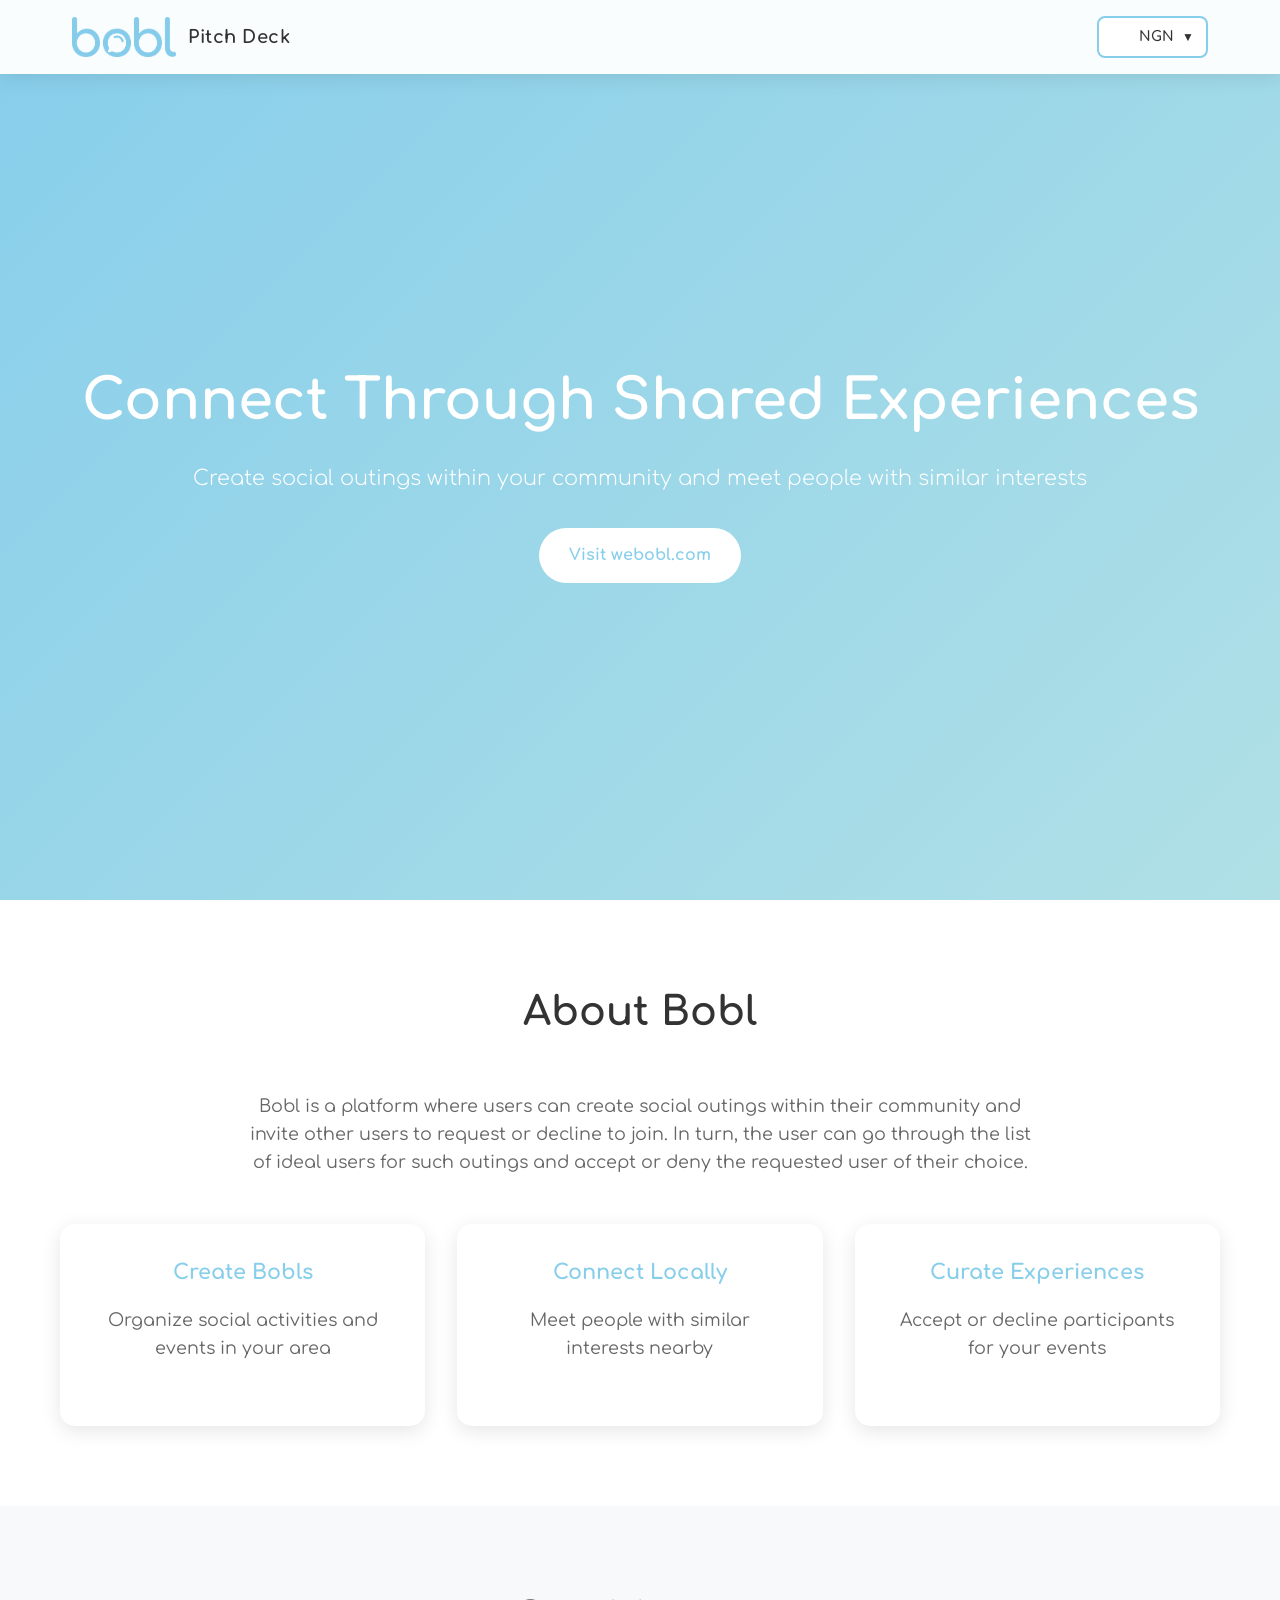
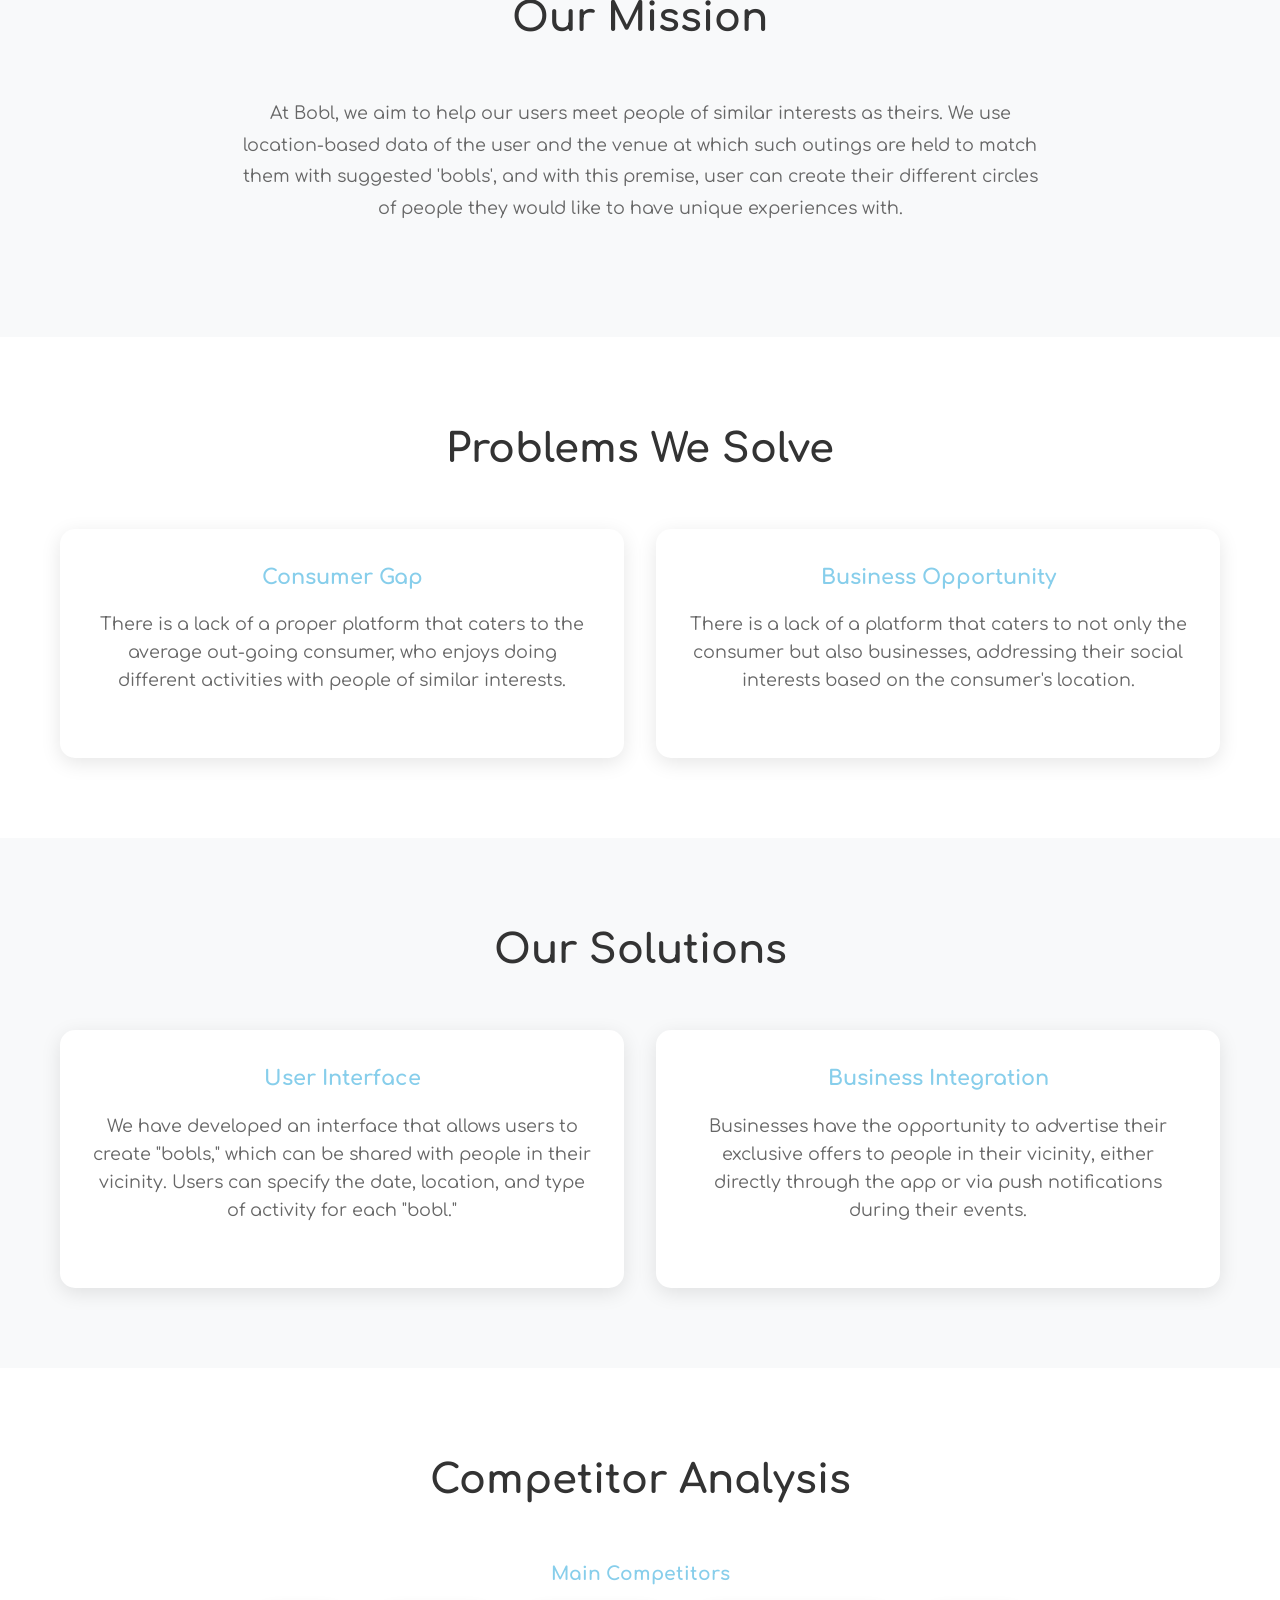
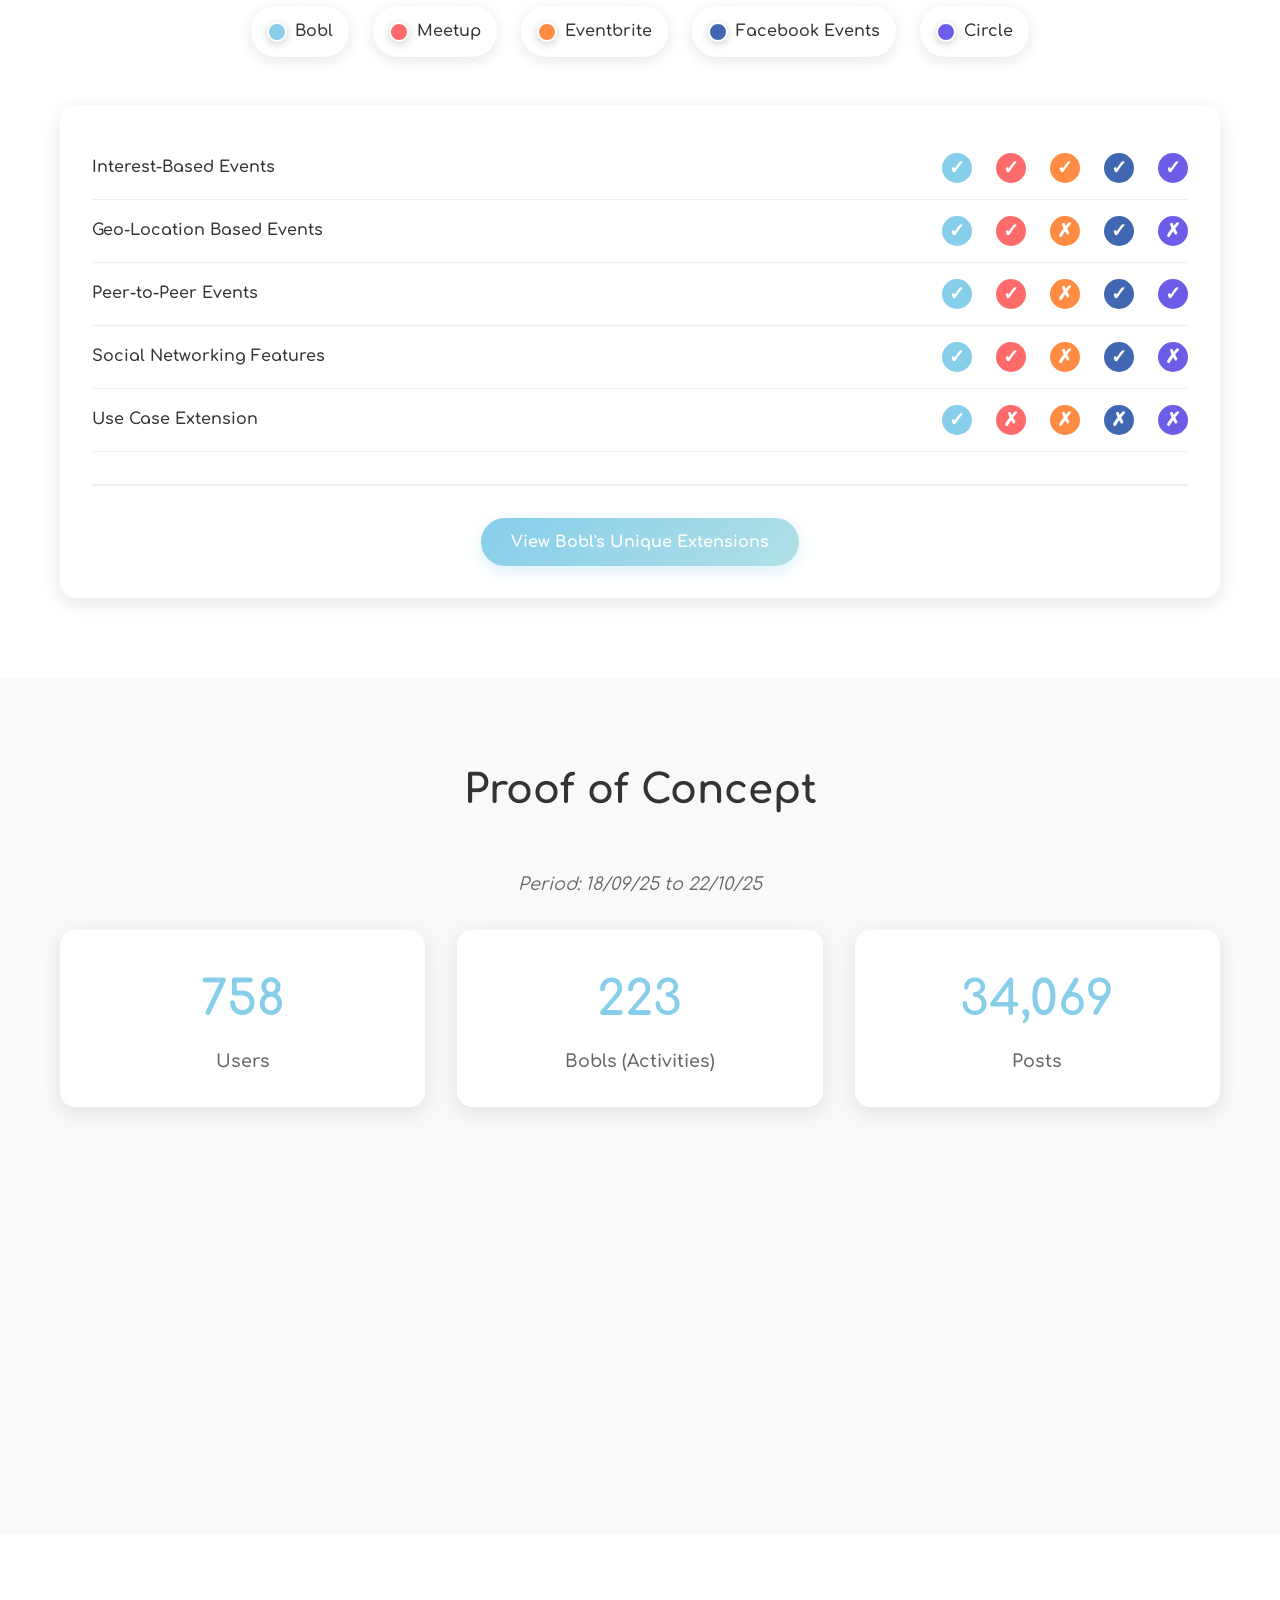
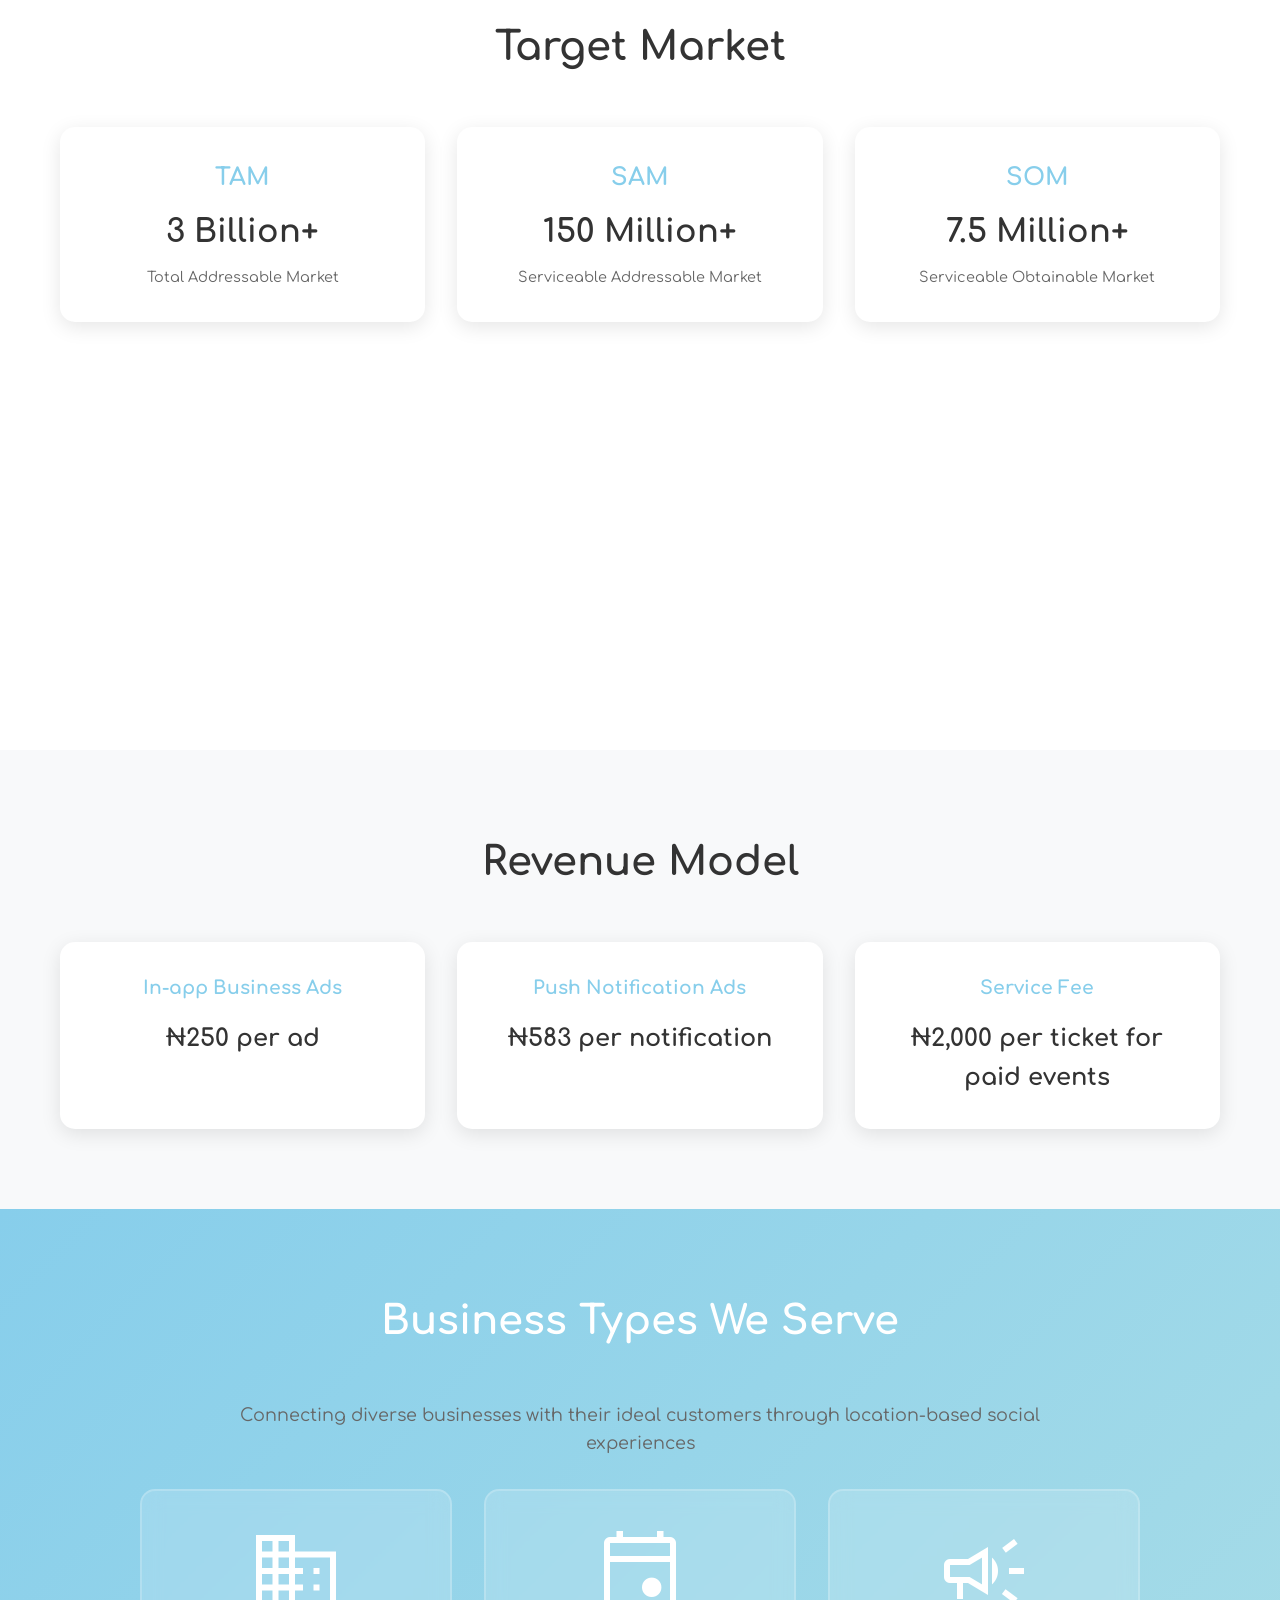
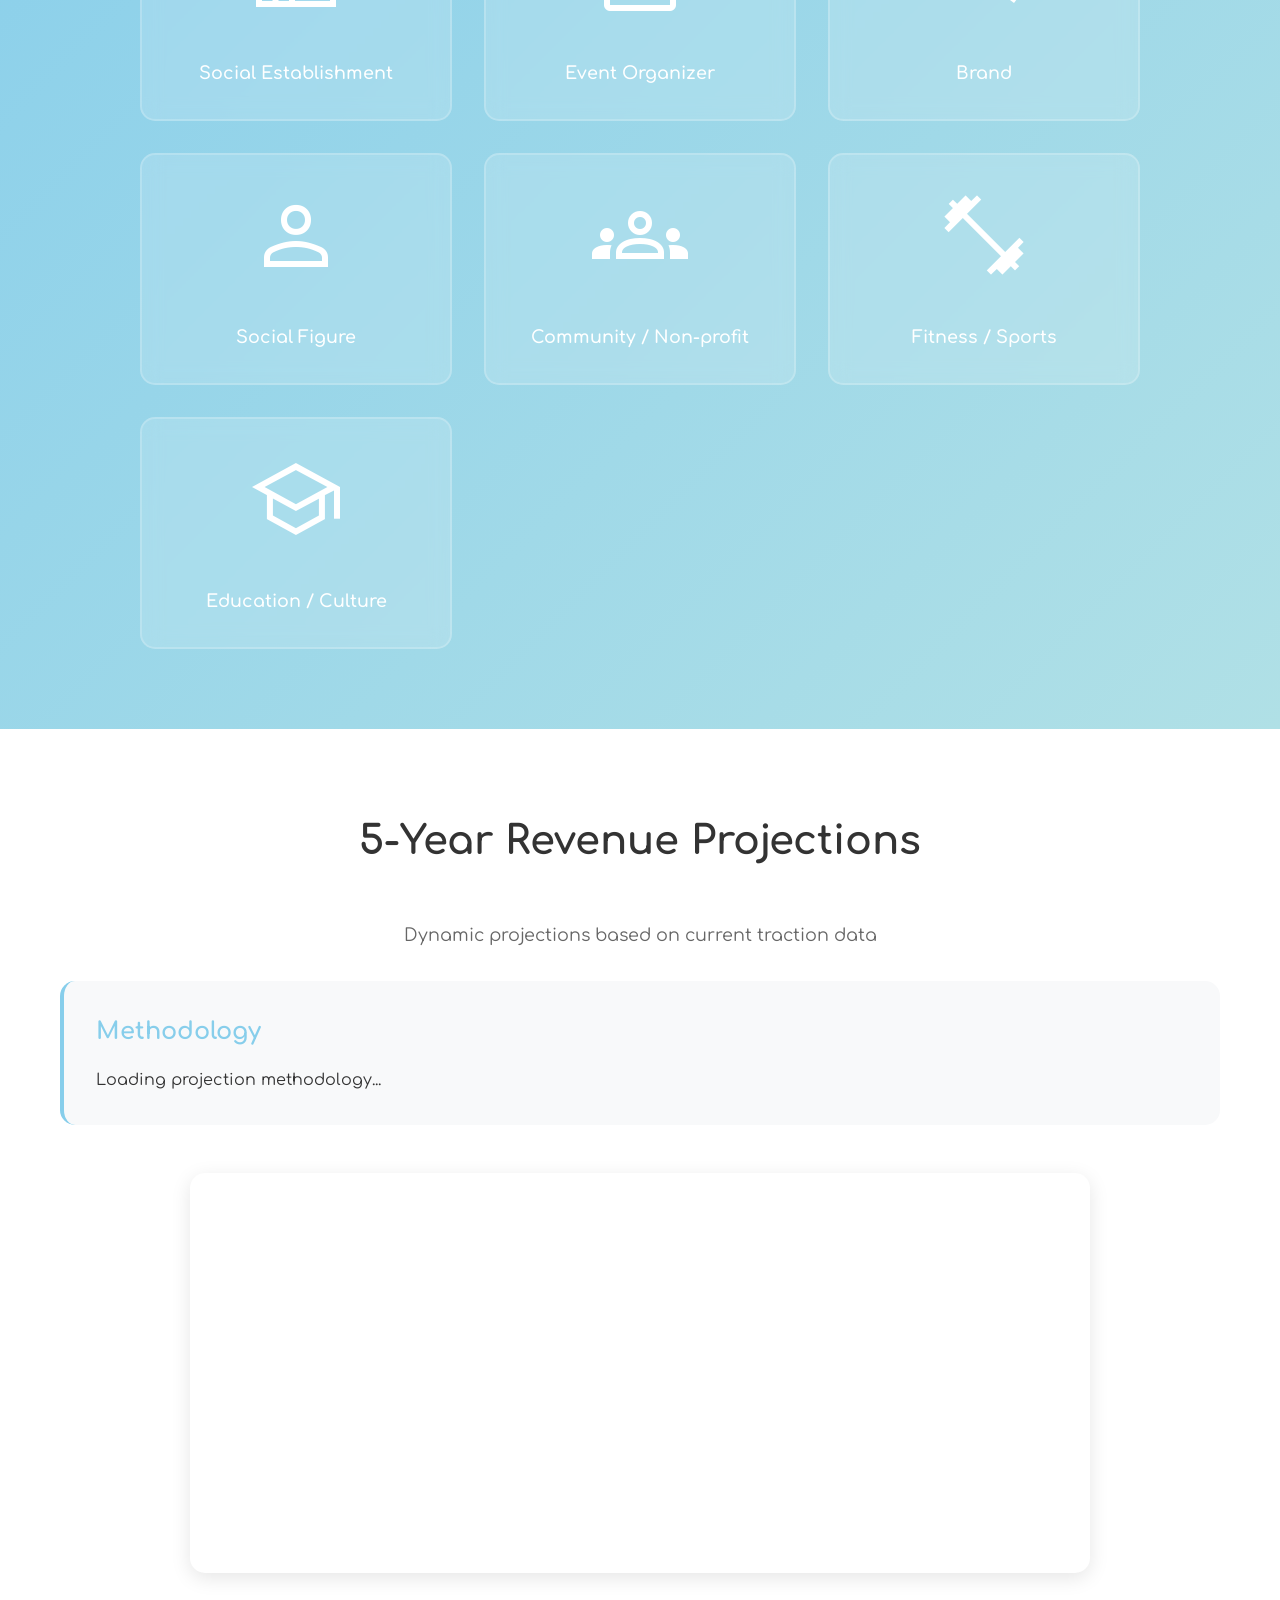
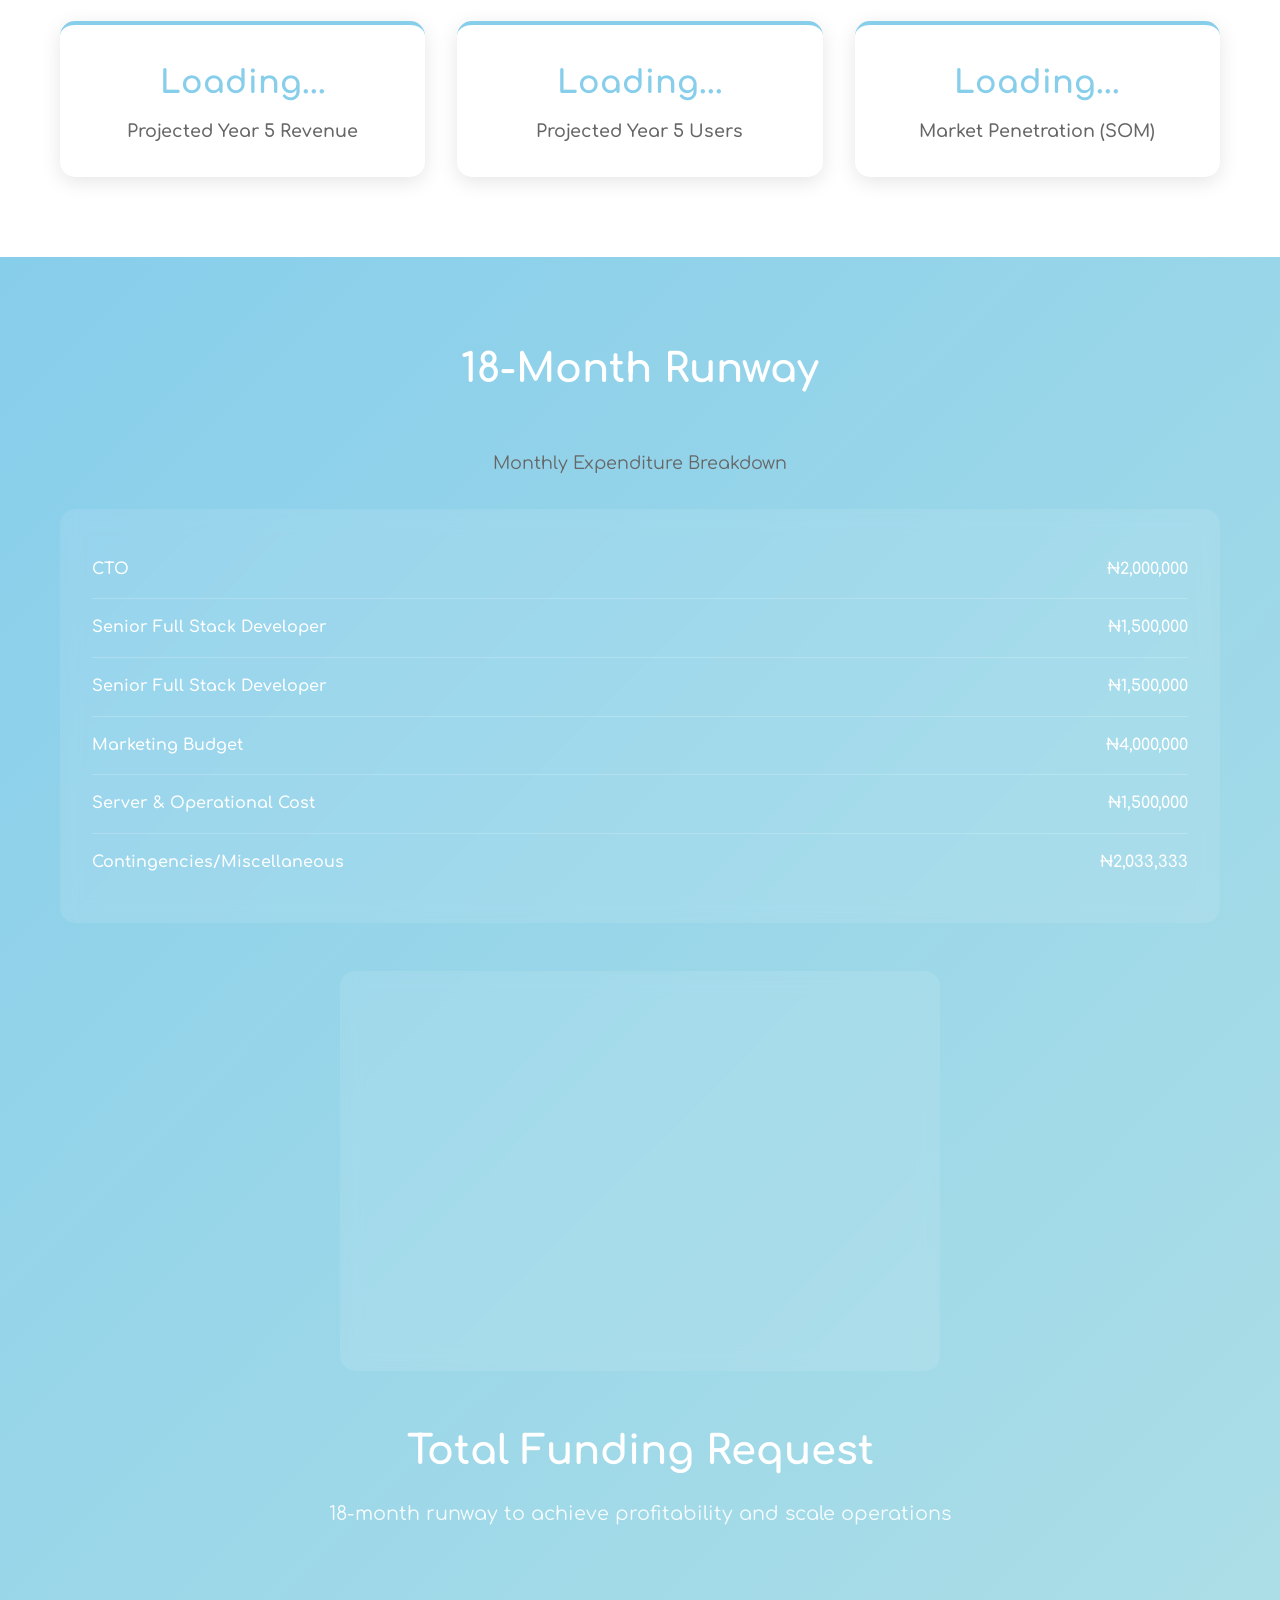
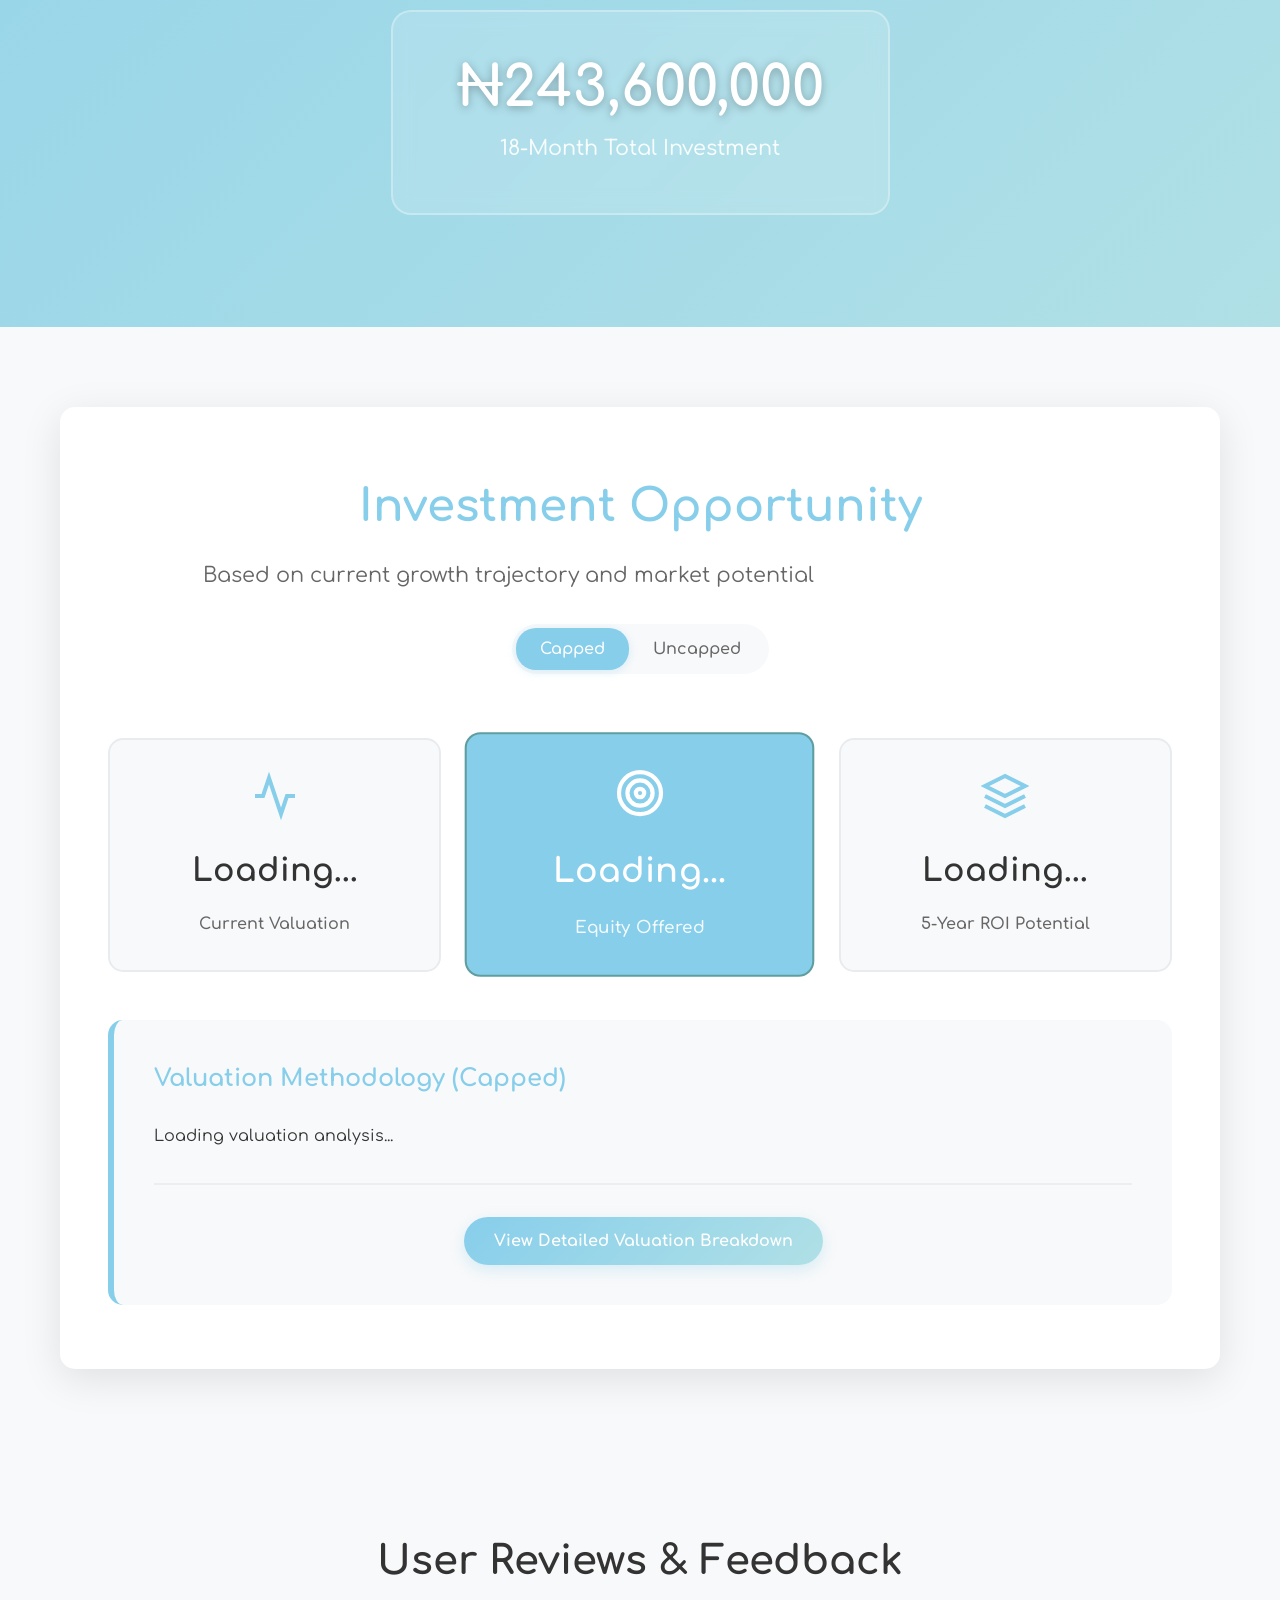
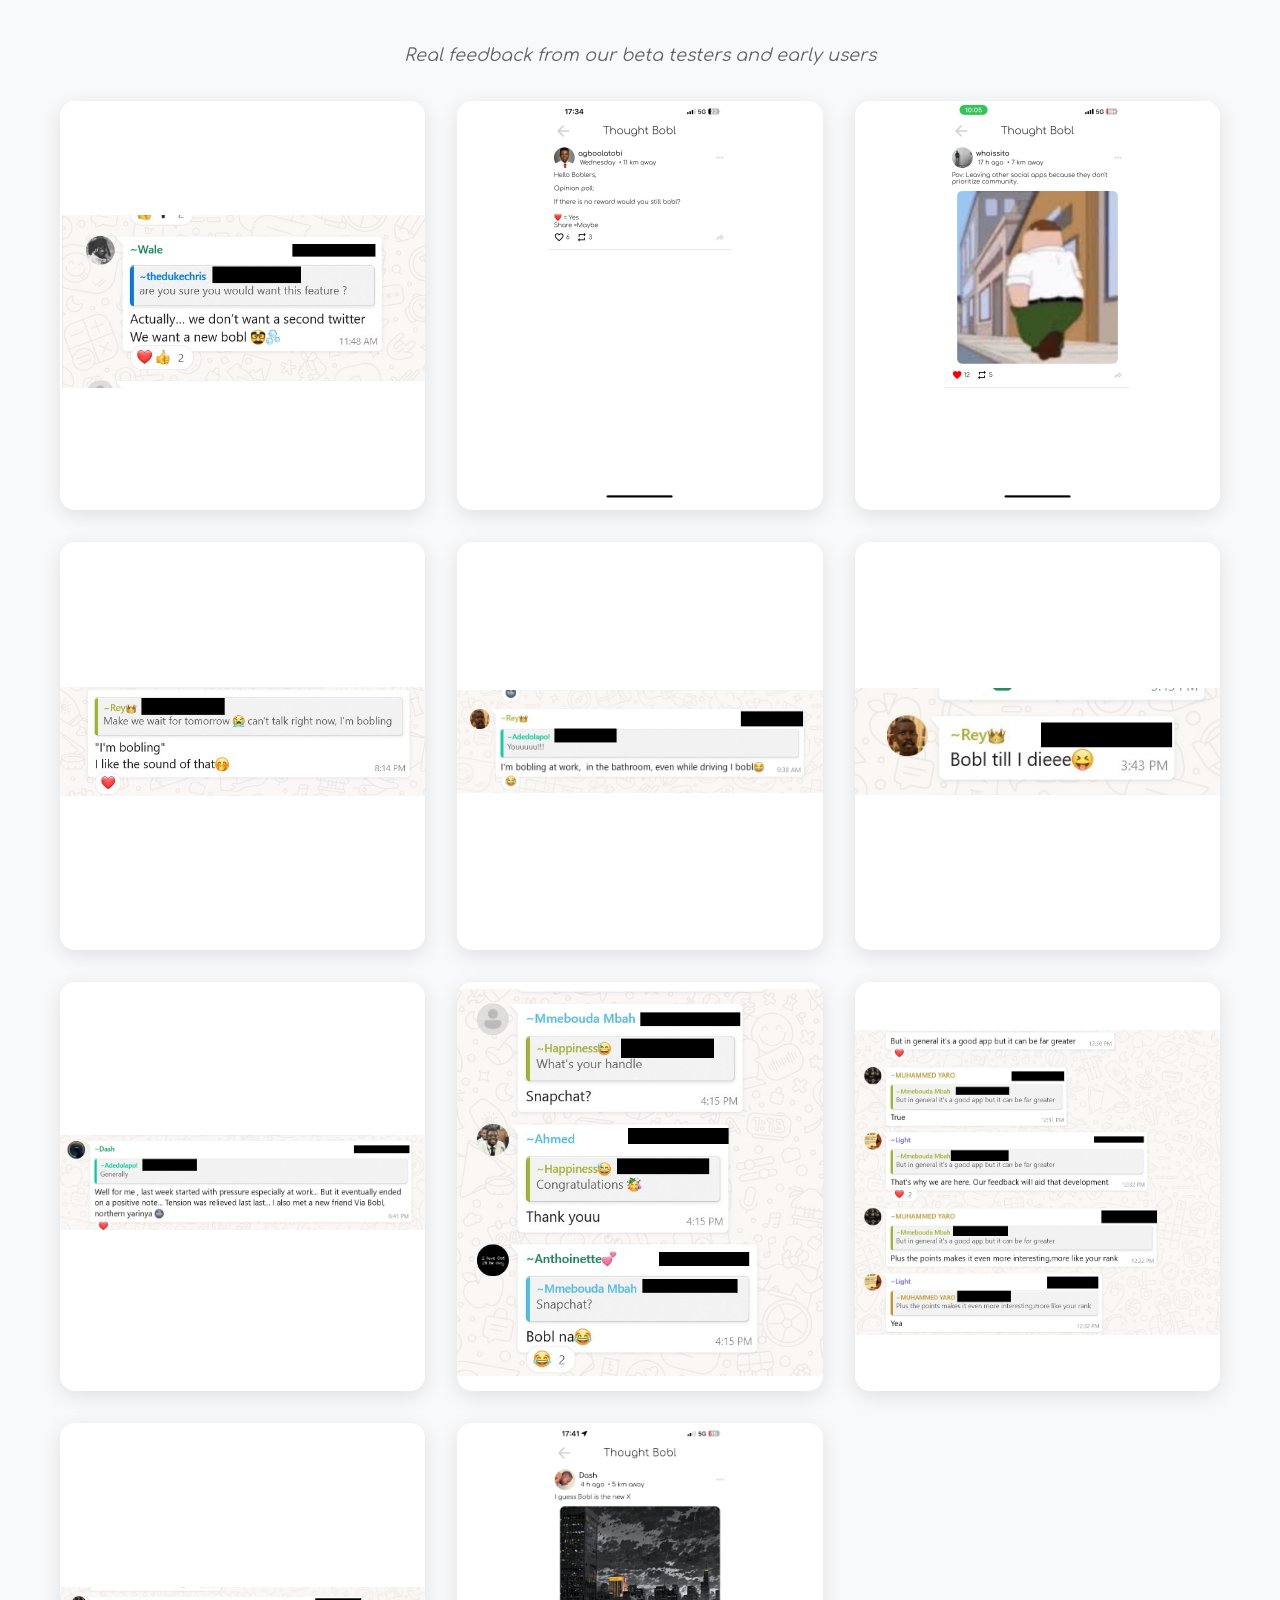
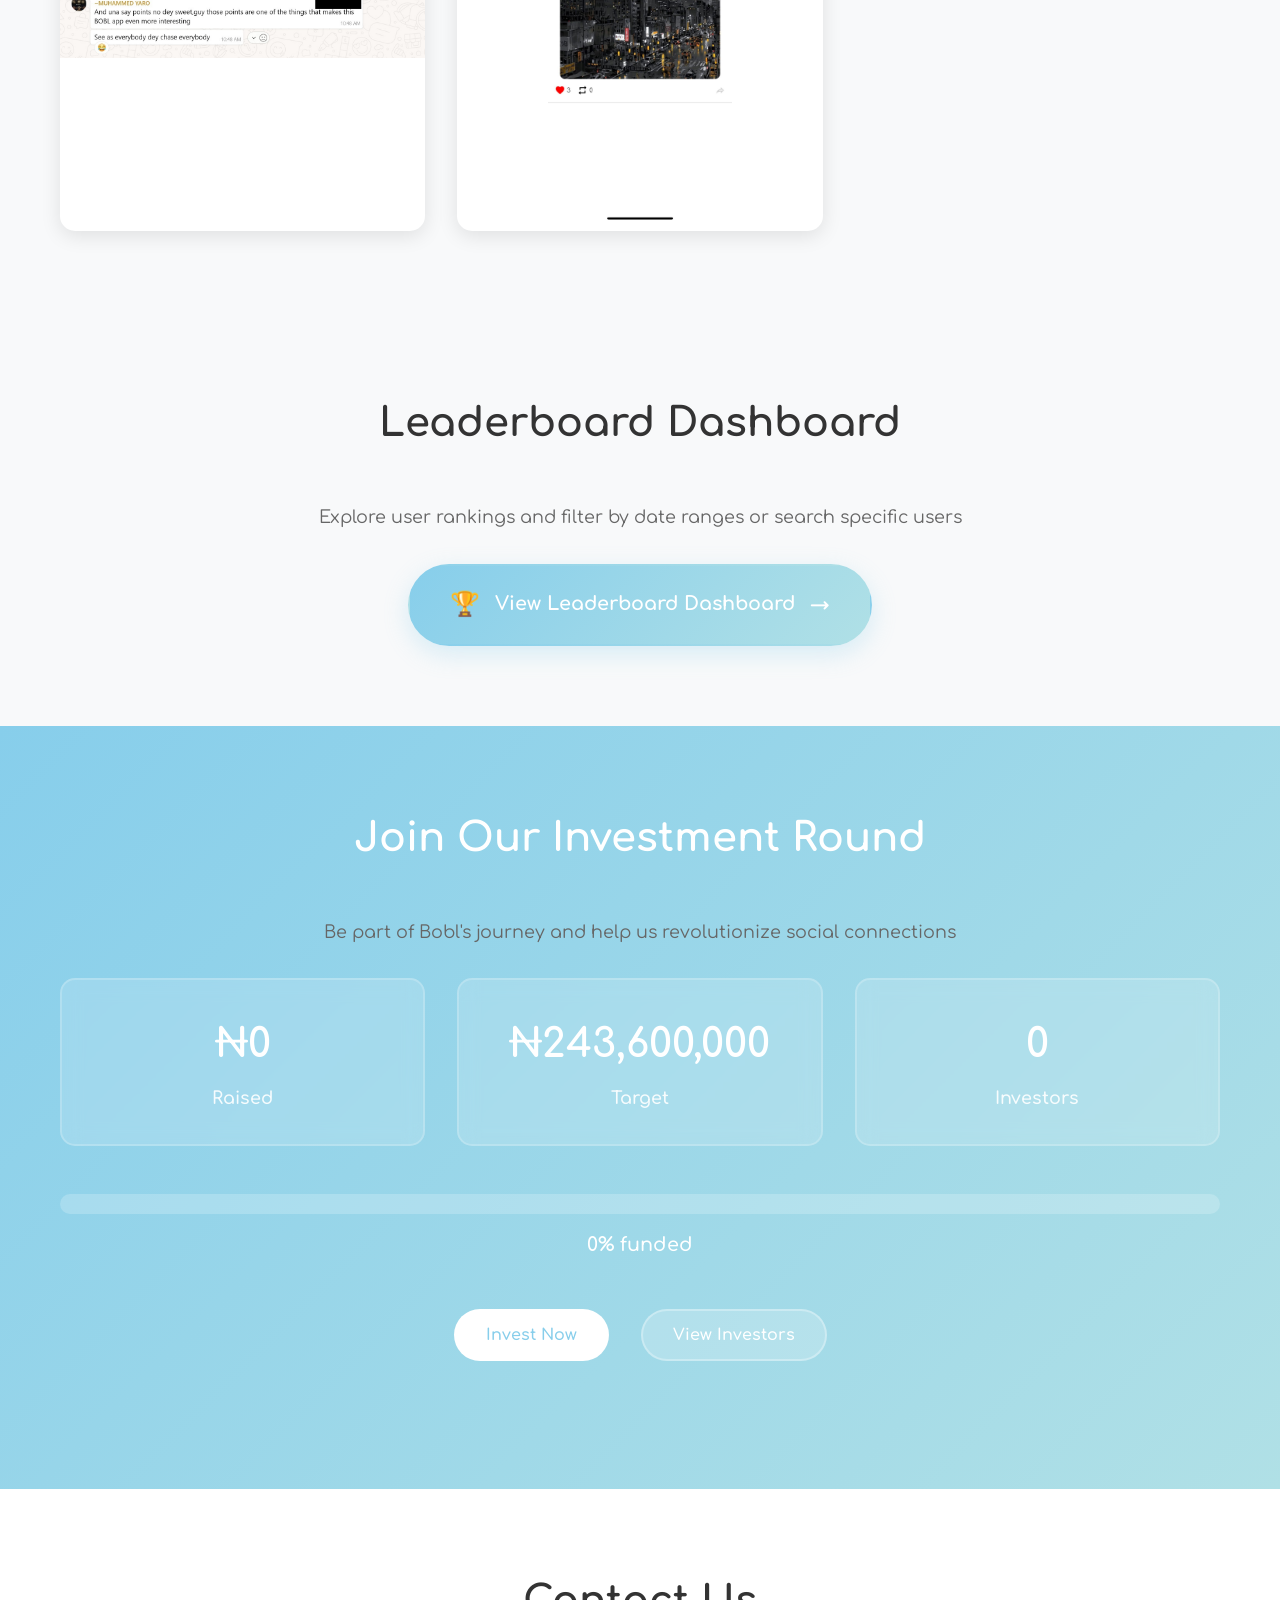
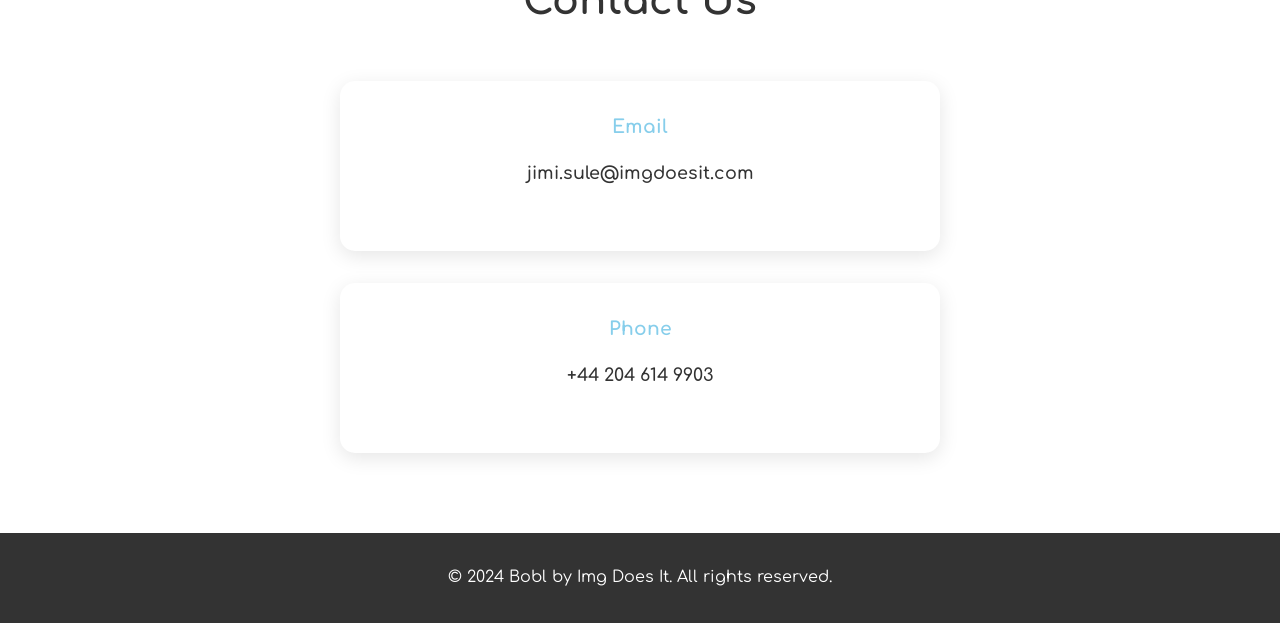
==== pitch/index.html @ 96c53ffb "first commit" ====
<!DOCTYPE html>
<html lang="en">
<head>
    <meta charset="UTF-8">
    <meta name="viewport" content="width=device-width, initial-scale=1.0">
    <meta name="robots" content="noindex, nofollow, noarchive, nosnippet">
    <title>Bobl Pitch Deck - Connect Through Shared Experiences</title>
    <link href="https://fonts.googleapis.com/css2?family=Comfortaa:wght@300;400;700&display=swap" rel="stylesheet">
    <link rel="stylesheet" href="https://cdn.jsdelivr.net/gh/lipis/flag-icons@7.2.3/css/flag-icons.min.css" />
    <link rel="stylesheet" href="styles.css">
    <script src="https://cdn.jsdelivr.net/npm/chart.js"></script>
    <!-- Google tag (gtag.js) -->
    <script async src="https://www.googletagmanager.com/gtag/js?id=G-Z21SJBHQD0"></script>
    <script src="https://accounts.google.com/gsi/client" async defer></script>
    <link href="https://fonts.googleapis.com/css2?family=Material+Symbols+Outlined" rel="stylesheet" />
    <script>
    window.dataLayer = window.dataLayer || [];
    function gtag(){dataLayer.push(arguments);}
    gtag('js', new Date());

    gtag('config', 'G-Z21SJBHQD0');
    </script>
</head>
<body>
    <nav class="navbar">
        <div class="nav-container">
            <div class="nav-logo">
                <img src="../img/bobl-text-logo.png" alt="Bobl by Img Does It" class="logo-img">
                <span class="logo-text">Pitch Deck</span>
            </div>
            <div class="currency-switcher">
                <div class="currency-dropdown">
                    <div class="currency-selected" id="currencySelected">
                        <span class="fi fi-ng"></span>
                        <span>NGN</span>
                        <span class="dropdown-arrow">▼</span>
                    </div>
                    <div class="currency-options" id="currencyOptions">
                        <div class="currency-option" data-value="NGN">
                            <span class="fi fi-ng"></span>
                            <span>NGN</span>
                        </div>
                        <div class="currency-option" data-value="GBP">
                            <span class="fi fi-gb"></span>
                            <span>GBP</span>
                        </div>
                        <div class="currency-option" data-value="USD">
                            <span class="fi fi-us"></span>
                            <span>USD</span>
                        </div>
                        <div class="currency-option" data-value="CAD">
                            <span class="fi fi-ca"></span>
                            <span>CAD</span>
                        </div>
                        <div class="currency-option" data-value="JPY">
                            <span class="fi fi-jp"></span>
                            <span>JPY</span>
                        </div>
                    </div>
                </div>
            </div>
        </div>
    </nav>

    <section id="home" class="hero">
        <div class="container">
            <h1>Connect Through Shared Experiences</h1>
            <p>Create social outings within your community and meet people with similar interests</p>
            <a href="./../index.htm" class="cta-button" target="_blank">Visit webobl.com</a>
        </div>
    </section>

    <section id="about" class="section">
        <div class="container">
            <h2>About Bobl</h2>
            <p>Bobl is a platform where users can create social outings within their community and invite other users to request or decline to join. In turn, the user can go through the list of ideal users for such outings and accept or deny the requested user of their choice.</p>
            <div class="feature-grid">
                <div class="feature-card">
                    <h3>Create Bobls</h3>
                    <p>Organize social activities and events in your area</p>
                </div>
                <div class="feature-card">
                    <h3>Connect Locally</h3>
                    <p>Meet people with similar interests nearby</p>
                </div>
                <div class="feature-card">
                    <h3>Curate Experiences</h3>
                    <p>Accept or decline participants for your events</p>
                </div>
            </div>
        </div>
    </section>

    <section id="mission" class="section gray-bg">
        <div class="container">
            <h2>Our Mission</h2>
            <p class="mission-text">At Bobl, we aim to help our users meet people of similar interests as theirs. We use location-based data of the user and the venue at which such outings are held to match them with suggested 'bobls', and with this premise, user can create their different circles of people they would like to have unique experiences with.</p>
        </div>
    </section>

    <section id="problems" class="section">
        <div class="container">
            <h2>Problems We Solve</h2>
            <div class="problem-grid">
                <div class="problem-card">
                    <h3>Consumer Gap</h3>
                    <p>There is a lack of a proper platform that caters to the average out-going consumer, who enjoys doing different activities with people of similar interests.</p>
                </div>
                <div class="problem-card">
                    <h3>Business Opportunity</h3>
                    <p>There is a lack of a platform that caters to not only the consumer but also businesses, addressing their social interests based on the consumer's location.</p>
                </div>
            </div>
        </div>
    </section>

    <section id="solutions" class="section gray-bg">
        <div class="container">
            <h2>Our Solutions</h2>
            <div class="solution-grid">
                <div class="solution-card">
                    <h3>User Interface</h3>
                    <p>We have developed an interface that allows users to create "bobls," which can be shared with people in their vicinity. Users can specify the date, location, and type of activity for each "bobl."</p>
                </div>
                <div class="solution-card">
                    <h3>Business Integration</h3>
                    <p>Businesses have the opportunity to advertise their exclusive offers to people in their vicinity, either directly through the app or via push notifications during their events.</p>
                </div>
            </div>
        </div>
    </section>

    <section id="competitors" class="section">
        <div class="container">
            <h2>Competitor Analysis</h2>
            <div class="competitors-list">
                <h3>Main Competitors</h3>
                <div class="competitor-legend">
                    <div class="legend-item" data-competitor="bobl">
                        <span class="legend-color bobl"></span>
                        <span>Bobl</span>
                    </div>
                    <div class="legend-item" data-competitor="meetup">
                        <span class="legend-color meetup"></span>
                        <span>Meetup</span>
                    </div>
                    <div class="legend-item" data-competitor="eventbrite">
                        <span class="legend-color eventbrite"></span>
                        <span>Eventbrite</span>
                    </div>
                    <div class="legend-item" data-competitor="facebook">
                        <span class="legend-color facebook"></span>
                        <span>Facebook Events</span>
                    </div>
                    <div class="legend-item" data-competitor="circle">
                        <span class="legend-color circle"></span>
                        <span>Circle</span>
                    </div>
                </div>
            </div>
            <div class="feature-comparison">
                <div class="feature-item">
                    <span class="feature-name">Interest-Based Events</span>
                    <div class="feature-support">
                        <span class="support bobl" data-competitor="bobl">✓</span>
                        <span class="support meetup" data-competitor="meetup">✓</span>
                        <span class="support eventbrite" data-competitor="eventbrite">✓</span>
                        <span class="support facebook" data-competitor="facebook">✓</span>
                        <span class="support circle" data-competitor="circle">✓</span>
                    </div>
                </div>
                <div class="feature-item">
                    <span class="feature-name">Geo-Location Based Events</span>
                    <div class="feature-support">
                        <span class="support bobl" data-competitor="bobl">✓</span>
                        <span class="support meetup" data-competitor="meetup">✓</span>
                        <span class="support eventbrite" data-competitor="eventbrite">✗</span>
                        <span class="support facebook" data-competitor="facebook">✓</span>
                        <span class="support circle" data-competitor="circle">✗</span>
                    </div>
                </div>
                <div class="feature-item">
                    <span class="feature-name">Peer-to-Peer Events</span>
                    <div class="feature-support">
                        <span class="support bobl" data-competitor="bobl">✓</span>
                        <span class="support meetup" data-competitor="meetup">✓</span>
                        <span class="support eventbrite" data-competitor="eventbrite">✗</span>
                        <span class="support facebook" data-competitor="facebook">✓</span>
                        <span class="support circle" data-competitor="circle">✓</span>
                    </div>
                </div>
                <div class="feature-item">
                    <span class="feature-name">Social Networking Features</span>
                    <div class="feature-support">
                        <span class="support bobl" data-competitor="bobl">✓</span>
                        <span class="support meetup" data-competitor="meetup">✓</span>
                        <span class="support eventbrite" data-competitor="eventbrite">✗</span>
                        <span class="support facebook" data-competitor="facebook">✓</span>
                        <span class="support circle" data-competitor="circle">✗</span>
                    </div>
                </div>
                <div class="feature-item">
                    <span class="feature-name">Use Case Extension</span>
                    <div class="feature-support">
                        <span class="support bobl" data-competitor="bobl">✓</span>
                        <span class="support meetup" data-competitor="meetup">✗</span>
                        <span class="support eventbrite" data-competitor="eventbrite">✗</span>
                        <span class="support facebook" data-competitor="facebook">✗</span>
                        <span class="support circle" data-competitor="circle">✗</span>
                    </div>
                </div>
                <div class="use-case-cta">
                    <button class="cta-btn" onclick="openUseCaseModal()">View Bobl's Unique Extensions</button>
                </div>
            </div>
        </div>
    </section>
    
    <!-- Use Case Extension Modal -->
    <div id="useCaseModal" class="modal">
        <div class="modal-content">
            <span class="close" onclick="closeUseCaseModal()">&times;</span>
            <h2>Use Case Extension Breakdown</h2>
            <div class="use-case-sections">
                <div class="use-case-section">
                    <h3>1. Hyper-Local Focus</h3>
                    <ul>
                        <li><strong>Real-Time Event Discovery:</strong> Provide real-time updates on spontaneous events happening nearby.</li>
                        <li><strong>Neighborhood-Level Targeting:</strong> Focus on very local events that are relevant to specific neighborhoods or communities.</li>
                    </ul>
                </div>
                <div class="use-case-section">
                    <h3>2. Enhanced Personalization</h3>
                    <ul>
                        <li><strong>AI-Based Recommendations:</strong> Use advanced AI to suggest events based on detailed user preferences and past behavior.</li>
                        <li><strong>Customizable Notifications:</strong> Allow users to set highly specific notification preferences for event types and times.</li>
                    </ul>
                </div>
                <div class="use-case-section">
                    <h3>3. Decentralized Hosting</h3>
                    <ul>
                        <li><strong>Host Autonomy:</strong> Give hosts more control over their events, such as setting custom rules, managing entries, and creating exclusive experiences.</li>
                        <li><strong>Peer Reviews for Hosts and Attendees:</strong> Implement a robust review system for both event hosts and attendees to ensure trust and safety.</li>
                    </ul>
                </div>
                <div class="use-case-section">
                    <h3>4. Integrated Social Features</h3>
                    <ul>
                        <li><strong>Networking Tools:</strong> Provide tools for attendees to network before, during, and after events, like chat groups, forums, or video introductions.</li>
                        <li><strong>Shared Experiences:</strong> Enable users to share their event experiences through integrated multimedia posts (photos, videos, live streams).</li>
                    </ul>
                </div>
                <div class="use-case-section">
                    <h3>5. Enhanced User Experience</h3>
                    <ul>
                        <li><strong>Simplified Event Creation:</strong> Make the process of creating and managing events as intuitive and quick as possible.</li>
                        <li><strong>Seamless Integration with Other Services:</strong> Integrate with other apps and services (e.g., calendars, messaging apps) to streamline user experience.</li>
                    </ul>
                </div>
            </div>
        </div>
    </div>
    
    <!-- Valuation Methodology Modal -->
    <div id="valuationModal" class="modal">
        <div class="modal-content">
            <span class="close" onclick="closeValuationModal()">&times;</span>
            <h2>Valuation Methodology Breakdown</h2>
            <div class="use-case-sections">
                <div class="use-case-section">
                    <h3>1. Revenue Multiple Method</h3>
                    <ul>
                        <li><strong>Calculation:</strong> Annual Recurring Revenue (ARR) × 15x multiple</li>
                        <li><strong>Justification:</strong> SaaS/social platforms typically trade at 10-20x ARR. We use 15x as a mid-range conservative estimate</li>
                        <li><strong>Industry Standard:</strong> Comparable to companies like Discord, Snapchat in early stages</li>
                    </ul>
                </div>
                <div class="use-case-section">
                    <h3>2. User Value Method</h3>
                    <ul>
                        <li><strong>Calculation:</strong> Total Users × ₦83,333 per user</li>
                        <li><strong>Justification:</strong> Based on social platform acquisitions (Instagram: $77/user, WhatsApp: $55/user, adjusted for Nigerian market)</li>
                        <li><strong>Conservative Approach:</strong> Uses lower-end valuations for emerging markets</li>
                    </ul>
                </div>
                <div class="use-case-section">
                    <h3>3. Growth Premium Adjustment</h3>
                    <ul>
                        <li><strong>Calculation:</strong> Average of above methods × 1.5 growth multiplier</li>
                        <li><strong>Justification:</strong> Applied for high user growth rate (calculated daily from live data)</li>
                        <li><strong>Risk Mitigation:</strong> Capped at ₦1.33B for seed-stage appropriateness</li>
                    </ul>
                </div>
                <div class="use-case-section">
                    <h3>4. Final Valuation</h3>
                    <ul>
                        <li><strong>Conservative Cap:</strong> Takes the lower of calculated value or ₦1.33B</li>
                        <li><strong>Rationale:</strong> Prevents overvaluation typical in seed rounds</li>
                        <li><strong>Equity Calculation:</strong> Funding Request ÷ (Valuation + Funding) = Equity %</li>
                    </ul>
                </div>
                <div class="use-case-section">
                    <h3>5. Dynamic Data Validation</h3>
                    <ul>
                        <li><strong>Live Metrics:</strong> Uses real user activity data, not projections</li>
                        <li><strong>Time-Adjusted:</strong> Data period grows daily since launch (18/09/25)</li>
                        <li><strong>Auditable:</strong> All calculations based on verifiable API data</li>
                    </ul>
                </div>
            </div>
            <p style="margin-top: 2rem; padding: 1rem; background: #f0f8ff; border-radius: 8px; font-style: italic;">This methodology follows standard venture capital and private equity valuation practices, making it defensible to investors and auditors.</p>
        </div>
    </div>

    <section id="traction" class="section gray-bg">
        <div class="container">
            <h2>Proof of Concept</h2>
            <p class="period" id="tractionPeriod">Period: 18/09/25 to 22/10/25</p>
            <div class="traction-stats">
                <div class="stat-card">
                    <h3 id="userCount">Loading...</h3>
                    <p>Users</p>
                </div>
                <div class="stat-card">
                    <h3 id="boblCount">Loading...</h3>
                    <p>Bobls (Activities)</p>
                </div>
                <div class="stat-card">
                    <h3 id="postCount">Loading...</h3>
                    <p>Posts</p>
                </div>
            </div>
            <div class="traction-chart">
                <canvas id="tractionChart"></canvas>
            </div>
        </div>
    </section>

    <section id="market" class="section">
        <div class="container">
            <h2>Target Market</h2>
            <div class="market-stats">
                <div class="market-card">
                    <h3>TAM</h3>
                    <p>3 Billion+</p>
                    <span>Total Addressable Market</span>
                </div>
                <div class="market-card">
                    <h3>SAM</h3>
                    <p>150 Million+</p>
                    <span>Serviceable Addressable Market</span>
                </div>
                <div class="market-card">
                    <h3>SOM</h3>
                    <p>7.5 Million+</p>
                    <span>Serviceable Obtainable Market</span>
                </div>
            </div>
            <div class="market-chart">
                <canvas id="marketChart"></canvas>
            </div>
        </div>
    </section>

    <section id="revenue" class="section gray-bg">
        <div class="container">
            <h2>Revenue Model</h2>
            <div class="revenue-streams">
                <div class="revenue-card">
                    <h3>In-app Business Ads</h3>
                    <p><span class="currency-value" data-base-value="250">₦250</span> per ad</p>
                </div>
                <div class="revenue-card">
                    <h3>Push Notification Ads</h3>
                    <p><span class="currency-value" data-base-value="583">₦583</span> per notification</p>
                </div>
                <div class="revenue-card">
                    <h3>Service Fee</h3>
                    <p><span class="currency-value" data-base-value="2000">₦2,000</span> per ticket for paid events</p>
                </div>
            </div>
        </div>
    </section>

    <section id="business-types" class="section business-types-bg">
        <div class="container">
            <h2>Business Types We Serve</h2>
            <p class="business-types-subtitle">Connecting diverse businesses with their ideal customers through location-based social experiences</p>
            <div class="business-categories">
                <div class="business-category">
                    <div class="category-icon">
                        <span class="material-symbols-outlined">business</span>
                    </div>
                    <span class="category-name">Social Establishment</span>
                </div>
                <div class="business-category">
                    <div class="category-icon">
                        <span class="material-symbols-outlined">event</span>
                    </div>
                    <span class="category-name">Event Organizer</span>
                </div>
                <div class="business-category">
                    <div class="category-icon">
                        <span class="material-symbols-outlined">campaign</span>
                    </div>
                    <span class="category-name">Brand</span>
                </div>
                <div class="business-category">
                    <div class="category-icon">
                        <span class="material-symbols-outlined">person</span>
                    </div>
                    <span class="category-name">Social Figure</span>
                </div>
                <div class="business-category">
                    <div class="category-icon">
                        <span class="material-symbols-outlined">groups</span>
                    </div>
                    <span class="category-name">Community / Non-profit</span>
                </div>
                <div class="business-category">
                    <div class="category-icon">
                        <span class="material-symbols-outlined">fitness_center</span>
                    </div>
                    <span class="category-name">Fitness / Sports</span>
                </div>
                <div class="business-category">
                    <div class="category-icon">
                        <span class="material-symbols-outlined">school</span>
                    </div>
                    <span class="category-name">Education / Culture</span>
                </div>
            </div>
        </div>
    </section>

    <section id="projections" class="section">
        <div class="container">
            <h2>5-Year Revenue Projections</h2>
            <p class="projection-subtitle">Dynamic projections based on current traction data</p>
            
            <div class="projection-methodology">
                <h3>Methodology</h3>
                <div id="methodologyText">Loading projection methodology...</div>
            </div>
            
            <div class="projection-chart">
                <canvas id="projectionChart"></canvas>
            </div>
            
            <div class="projection-summary">
                <div class="summary-card">
                    <h4 id="year5Revenue">Loading...</h4>
                    <p>Projected Year 5 Revenue</p>
                </div>
                <div class="summary-card">
                    <h4 id="year5Users">Loading...</h4>
                    <p>Projected Year 5 Users</p>
                </div>
                <div class="summary-card">
                    <h4 id="marketPenetration">Loading...</h4>
                    <p>Market Penetration (SOM)</p>
                </div>
            </div>
        </div>
    </section>

    <section id="runway" class="section runway-section">
        <div class="container">
            <h2>18-Month Runway</h2>
            <p class="runway-subtitle">Monthly Expenditure Breakdown</p>
            <div class="runway-stats">
                <div class="expense-item">
                    <span>CTO</span>
                    <span><span class="currency-value" data-base-value="2000000">₦2,000,000</span></span>
                </div>
                <div class="expense-item">
                    <span>Senior Full Stack Developer</span>
                    <span><span class="currency-value" data-base-value="1500000">₦1,500,000</span></span>
                </div>
                <div class="expense-item">
                    <span>Senior Full Stack Developer</span>
                    <span><span class="currency-value" data-base-value="1500000">₦1,500,000</span></span>
                </div>
                <div class="expense-item">
                    <span>Marketing Budget</span>
                    <span><span class="currency-value" data-base-value="4000000">₦4,000,000</span></span>
                </div>
                <div class="expense-item">
                    <span>Server & Operational Cost</span>
                    <span><span class="currency-value" data-base-value="1500000">₦1,500,000</span></span>
                </div>
                <div class="expense-item">
                    <span>Contingencies/Miscellaneous</span>
                    <span><span class="currency-value" data-base-value="2033333">₦2,033,333</span></span>
                </div>
            </div>
            <div class="runway-chart">
                <canvas id="runwayChart"></canvas>
            </div>
            
            <div class="funding-request">
                <div class="funding-header">
                    <h3>Total Funding Request</h3>
                    <p>18-month runway to achieve profitability and scale operations</p>
                </div>
                
                <div class="funding-amount-card">
                    <div class="amount-display">
                        <span class="currency-value" data-base-value="243600000">₦243,600,000</span>
                    </div>
                    <div class="amount-details">
                        <span>18-Month Total Investment</span>
                    </div>
                </div>
            </div>
        </div>
    </section>

    <section id="investment" class="section gray-bg">
        <div class="container">
            <div class="equity-valuation">
                <div class="valuation-header">
                    <h2>Investment Opportunity</h2>
                    <p>Based on current growth trajectory and market potential</p>
                    <div class="valuation-toggle">
                        <button class="toggle-btn active" data-mode="capped" onclick="toggleValuation('capped')">Capped</button>
                        <button class="toggle-btn" data-mode="uncapped" onclick="toggleValuation('uncapped')">Uncapped</button>
                    </div>
                </div>
                
                <div class="valuation-metrics">
                    <div class="metric-card">
                        <div class="metric-icon">
                            <svg width="48" height="48" viewBox="0 0 24 24" fill="none" stroke="currentColor" stroke-width="2">
                                <polyline points="22,12 18,12 15,21 9,3 6,12 2,12"></polyline>
                            </svg>
                        </div>
                        <h4 id="companyValuation">Loading...</h4>
                        <p>Current Valuation</p>
                    </div>
                    <div class="metric-card highlight">
                        <div class="metric-icon">
                            <svg width="48" height="48" viewBox="0 0 24 24" fill="none" stroke="currentColor" stroke-width="2">
                                <circle cx="12" cy="12" r="10"></circle>
                                <circle cx="12" cy="12" r="6"></circle>
                                <circle cx="12" cy="12" r="2"></circle>
                            </svg>
                        </div>
                        <h4 id="equityOffered">Loading...</h4>
                        <p>Equity Offered</p>
                    </div>
                    <div class="metric-card">
                        <div class="metric-icon">
                            <svg width="48" height="48" viewBox="0 0 24 24" fill="none" stroke="currentColor" stroke-width="2">
                                <path d="M12 2L2 7l10 5 10-5-10-5z"></path>
                                <path d="M2 17l10 5 10-5"></path>
                                <path d="M2 12l10 5 10-5"></path>
                            </svg>
                        </div>
                        <h4 id="projectedReturn">Loading...</h4>
                        <p>5-Year ROI Potential</p>
                    </div>
                </div>
                
                <div class="valuation-breakdown">
                    <h4>Valuation Methodology <span id="valuationMode">(Capped)</span></h4>
                    <div id="valuationText">Loading valuation analysis...</div>
                    <div class="valuation-cta">
                        <button class="cta-btn" onclick="openValuationModal()">View Detailed Valuation Breakdown</button>
                    </div>
                </div>
            </div>
        </div>
    </section>

    <section id="reviews" class="section gray-bg">
        <div class="container">
            <h2>User Reviews & Feedback</h2>
            <p class="reviews-subtitle">Real feedback from our beta testers and early users</p>
            <div class="reviews-grid">
                <div class="review-card">
                    <img src="../img/reviews/WhatsApp Image 2025-09-22 at 17.27.17.jpeg" alt="User Review" class="review-image">
                </div>
                <div class="review-card">
                    <img src="../img/reviews/WhatsApp Image 2025-09-25 at 17.36.22.jpeg" alt="User Review" class="review-image">
                </div>
                <div class="review-card">
                    <img src="../img/reviews/WhatsApp Image 2025-09-25 at 17.36.22 (1).jpeg" alt="User Review" class="review-image">
                </div>
                <div class="review-card">
                    <img src="../img/reviews/WhatsApp Image 2025-09-29 at 14.57.17.jpeg" alt="User Review" class="review-image">
                </div>
                <div class="review-card">
                    <img src="../img/reviews/WhatsApp Image 2025-09-29 at 14.59.47.jpeg" alt="User Review" class="review-image">
                </div>
                <div class="review-card">
                    <img src="../img/reviews/WhatsApp Image 2025-09-29 at 15.03.56.jpeg" alt="User Review" class="review-image">
                </div>
                <div class="review-card">
                    <img src="../img/reviews/WhatsApp Image 2025-09-29 at 15.11.48.jpeg" alt="User Review" class="review-image">
                </div>
                <div class="review-card">
                    <img src="../img/reviews/WhatsApp Image 2025-09-29 at 17.14.01.jpeg" alt="User Review" class="review-image">
                </div>
                <div class="review-card">
                    <img src="../img/reviews/WhatsApp Image 2025-09-29 at 18.29.17.jpeg" alt="User Review" class="review-image">
                </div>
                <div class="review-card">
                    <img src="../img/reviews/WhatsApp Image 2025-09-29 at 18.36.19.jpeg" alt="User Review" class="review-image">
                </div>
                <div class="review-card">
                    <img src="../img/reviews/WhatsApp Image 2025-10-02 at 14.58.44.jpeg" alt="User Review" class="review-image">
                </div>
            </div>
        </div>
    </section>

    <section id="dashboard" class="section gray-bg">
        <div class="container">
            <h2>Leaderboard Dashboard</h2>
            <p class="dashboard-subtitle">Explore user rankings and filter by date ranges or search specific users</p>
            <div class="dashboard-cta">
                <a href="../leaderboard" class="dashboard-btn">
                    <span class="dashboard-icon">🏆</span>
                    <span class="dashboard-text">View Leaderboard Dashboard</span>
                    <span class="dashboard-arrow">→</span>
                </a>
            </div>
        </div>
    </section>

    <section id="crowdfunding" class="section crowdfunding-bg">
        <div class="container">
            <h2>Join Our Investment Round</h2>
            <p class="crowdfunding-subtitle">Be part of Bobl's journey and help us revolutionize social connections</p>
            
            <div class="funding-stats">
                <div class="funding-stat">
                    <h3 id="raisedAmount"><span class="currency-value" data-base-value="0">₦0</span></h3>
                    <p>Raised</p>
                </div>
                <div class="funding-stat">
                    <h3 id="targetAmount"><span class="currency-value" data-base-value="243600000">₦243,600,000</span></h3>
                    <p>Target</p>
                </div>
                <div class="funding-stat">
                    <h3 id="investorCount">0</h3>
                    <p>Investors</p>
                </div>
            </div>
            
            <div class="progress-container">
                <div class="progress-bar">
                    <div class="progress-fill" style="width: 0%"></div>
                </div>
                <div class="progress-text">0% funded</div>
            </div>
            
            <div class="investment-actions">
                <button class="invest-btn" onclick="openInvestModal()">Invest Now</button>
                <button class="investors-btn" onclick="openInvestorsModal()">View Investors</button>
            </div>
        </div>
    </section>

    <!-- Investment Modal -->
    <div id="investModal" class="modal">
        <div class="modal-content invest-modal-content">
            <span class="close" onclick="closeInvestModal()">&times;</span>
            <h2>Invest in Bobl</h2>
            <div class="error-message" id="investErrorMessage" style="display: none;"></div>
            <div class="invest-form">
                <div class="form-group">
                    <label for="investorName">Full Name</label>
                    <input type="text" id="investorName" placeholder="Enter your full name">
                </div>
                <div class="form-group">
                    <label for="investorEmail">Email</label>
                    <input type="email" id="investorEmail" placeholder="Enter your email">
                </div>
                <div class="form-group">
                    <label for="investmentAmount">Investment Amount</label>
                    <input type="number" id="investmentAmount" placeholder="Enter amount in Naira" oninput="calculateEquity()">
                </div>
                <div class="equity-calculator">
                    <div class="equity-info">
                        <p class="equity-note">*Using uncapped valuation for equity calculation</p>
                        <div class="equity-display">
                            <span class="equity-label">Your Equity:</span>
                            <span class="equity-value" id="equityPercentage">0.00%</span>
                        </div>
                    </div>
                </div>
                <div class="form-group">
                    <label class="checkbox-label">
                        <input type="checkbox" id="anonymousInvestor">
                        <span class="checkmark"></span>
                        Invest anonymously
                    </label>
                </div>
                <button class="invest-submit-btn" onclick="processInvestment()">Proceed to Payment</button>
            </div>
        </div>
    </div>

    <!-- Investors Modal -->
    <div id="investorsModal" class="modal">
        <div class="modal-content investors-modal-content">
            <span class="close" onclick="closeInvestorsModal()">&times;</span>
            <h2>Our Investors</h2>
            <div class="investors-list-modal">
                <div class="investor-grid">
                    <div class="investor-card">
                        <div class="investor-avatar">JD</div>
                        <div class="investor-info">
                            <span class="investor-name">John Doe</span>
                            <span class="investor-amount"><span class="currency-value" data-base-value="5000000">₦5,000,000</span></span>
                        </div>
                    </div>
                    <div class="investor-card">
                        <div class="investor-avatar">AS</div>
                        <div class="investor-info">
                            <span class="investor-name">Anonymous</span>
                            <span class="investor-amount"><span class="currency-value" data-base-value="2500000">₦2,500,000</span></span>
                        </div>
                    </div>
                    <div class="investor-card">
                        <div class="investor-avatar">MJ</div>
                        <div class="investor-info">
                            <span class="investor-name">Maria Johnson</span>
                            <span class="investor-amount"><span class="currency-value" data-base-value="1000000">₦1,000,000</span></span>
                        </div>
                    </div>
                    <div class="investor-card">
                        <div class="investor-avatar">AN</div>
                        <div class="investor-info">
                            <span class="investor-name">Anonymous</span>
                            <span class="investor-amount"><span class="currency-value" data-base-value="750000">₦750,000</span></span>
                        </div>
                    </div>
                    <div class="investor-card">
                        <div class="investor-avatar">RK</div>
                        <div class="investor-info">
                            <span class="investor-name">Robert Kim</span>
                            <span class="investor-amount"><span class="currency-value" data-base-value="3000000">₦3,000,000</span></span>
                        </div>
                    </div>
                    <div class="investor-card">
                        <div class="investor-avatar">AN</div>
                        <div class="investor-info">
                            <span class="investor-name">Anonymous</span>
                            <span class="investor-amount"><span class="currency-value" data-base-value="1500000">₦1,500,000</span></span>
                        </div>
                    </div>
                </div>
            </div>
        </div>
    </div>

    <section id="contact" class="section">
        <div class="container">
            <h2>Contact Us</h2>
            <div class="contact-info">
                <div class="contact-card">
                    <h3>Email</h3>
                    <p><a href="mailto:jimi.sule@imgdoesit.com">jimi.sule@imgdoesit.com</a></p>
                </div>
                <div class="contact-card">
                    <h3>Phone</h3>
                    <p><a href="tel:+442046149903">+44 204 614 9903</a></p>
                </div>
            </div>
        </div>
    </section>

    <!-- Review Image Modal -->
    <div id="reviewModal" class="review-modal">
        <span class="review-modal-close">&times;</span>
        <div class="review-modal-content">
            <img id="reviewModalImage" class="review-modal-image" src="" alt="Enlarged Review">
        </div>
    </div>

    <footer class="footer">
        <div class="container">
            <p>&copy; 2024 Bobl by Img Does It. All rights reserved.</p>
        </div>
    </footer>

    <script src="script.js"></script>
    <script>
        function openInvestModal() {
            document.getElementById('investModal').style.display = 'block';
        }
        
        function closeInvestModal() {
            document.getElementById('investModal').style.display = 'none';
            hideError();
        }
        
        function showError(message) {
            const errorElement = document.getElementById('investErrorMessage');
            errorElement.textContent = message;
            errorElement.style.display = 'block';
        }
        
        function hideError() {
            const errorElement = document.getElementById('investErrorMessage');
            errorElement.style.display = 'none';
        }
        
        function openInvestorsModal() {
            document.getElementById('investorsModal').style.display = 'block';
        }
        
        function closeInvestorsModal() {
            document.getElementById('investorsModal').style.display = 'none';
        }
        
        function calculateEquity() {
            const investmentAmount = parseFloat(document.getElementById('investmentAmount').value) || 0;
            const targetAmount = 243600000;
            const preMoneyValuation = (targetAmount / 0.086) - targetAmount; // ₦2,591,283,721 pre-money
            const postMoneyValuation = preMoneyValuation + investmentAmount;
            const equityPercentage = (investmentAmount / postMoneyValuation) * 100;
            
            document.getElementById('equityPercentage').textContent = equityPercentage.toFixed(4) + '%';
        }
        
        async function processInvestment() {
            const name = document.getElementById('investorName').value;
            const email = document.getElementById('investorEmail').value;
            const amount = parseFloat(document.getElementById('investmentAmount').value);
            const isAnonymous = document.getElementById('anonymousInvestor').checked;
            
            // Clear previous errors
            hideError();
            
            if (!name || !email || !amount) {
                showError('Please fill in all required fields');
                return;
            }
            
            if (amount < 100000) {
                showError('Minimum investment amount is ₦100,000');
                return;
            }
            
            // Check remaining funding amount
            const raisedElement = document.getElementById('raisedAmount');
            const raisedAmount = parseInt(raisedElement.querySelector('.currency-value').getAttribute('data-base-value')) || 0;
            const targetAmount = 243600000;
            const remainingAmount = targetAmount - raisedAmount;
            
            if (amount > remainingAmount) {
                showError(`Investment amount exceeds remaining target. Maximum available: ₦${remainingAmount.toLocaleString()}`);
                return;
            }
            
            try {
                const response = await fetch('http://localhost:3003/v1.0/investment/initialize', {
                    method: 'POST',
                    headers: {
                        'Content-Type': 'application/json'
                    },
                    body: JSON.stringify({
                        name,
                        email,
                        amount,
                        isAnonymous
                    })
                });
                
                const data = await response.json();
                
                if (data.success) {
                    window.location.href = data.data.authorization_url;
                } else {
                    showError('Failed to initialize payment: ' + (data.error || 'Unknown error'));
                }
            } catch (error) {
                console.error('Payment initialization error:', error);
                showError('Failed to process investment. Please try again.');
            }
        }
        
        async function loadInvestors() {
            try {
                const response = await fetch('http://localhost:3003/v1.0/investment/investors');
                const data = await response.json();
                
                if (data.success) {
                    updateInvestorStats(data.data.stats);
                    updateInvestorsList(data.data.investors);
                }
            } catch (error) {
                console.error('Failed to load investors:', error);
            }
        }
        
        function updateInvestorStats(stats) {
            document.getElementById('raisedAmount').innerHTML = `<span class="currency-value" data-base-value="${stats.totalRaised}">₦${stats.totalRaised.toLocaleString()}</span>`;
            document.getElementById('investorCount').textContent = stats.totalInvestors;
            
            const progressFill = document.querySelector('.progress-fill');
            const progressText = document.querySelector('.progress-text');
            progressFill.style.width = stats.percentageFunded + '%';
            progressText.textContent = stats.percentageFunded + '% funded';
        }
        
        function updateInvestorsList(investors) {
            const investorGrid = document.querySelector('#investorsModal .investor-grid');
            investorGrid.innerHTML = '';
            
            investors.forEach(investor => {
                const initials = investor.name === 'Anonymous' ? 'AN' : investor.name.split(' ').map(n => n[0]).join('').toUpperCase();
                const investorCard = document.createElement('div');
                investorCard.className = 'investor-card';
                investorCard.innerHTML = `
                    <div class="investor-avatar">${initials}</div>
                    <div class="investor-info">
                        <span class="investor-name">${investor.name}</span>
                        <span class="investor-amount"><span class="currency-value" data-base-value="${investor.amount}">₦${investor.amount.toLocaleString()}</span></span>
                    </div>
                `;
                investorGrid.appendChild(investorCard);
            });
        }
        
        document.addEventListener('DOMContentLoaded', loadInvestors);
    </script>
</body>
</html>
---- pitch/styles.css ----
* {
    margin: 0;
    padding: 0;
    box-sizing: border-box;
}

body {
    font-family: 'Comfortaa', sans-serif;
    line-height: 1.6;
    color: #333;
    scroll-behavior: smooth;
}

.container {
    max-width: 1200px;
    margin: 0 auto;
    padding: 0 20px;
}

/* Navigation */
.navbar {
    position: fixed;
    top: 0;
    width: 100%;
    background: rgba(255, 255, 255, 0.95);
    backdrop-filter: blur(10px);
    z-index: 1000;
    padding: 1rem 0;
    box-shadow: 0 2px 20px rgba(0, 0, 0, 0.1);
}

.nav-container {
    max-width: 1200px;
    margin: 0 auto;
    padding: 0 20px;
    display: flex;
    justify-content: space-between;
    align-items: center;
}

.nav-logo {
    display: flex;
    align-items: center;
    gap: 12px;
}

.logo-img {
    height: 40px;
    width: auto;
}

.logo-text {
    font-family: 'Comfortaa', sans-serif;
    font-weight: 800;
    font-size: 18px;
    letter-spacing: 0.5px;
}

.nav-menu {
    display: flex;
    list-style: none;
    gap: 2rem;
}

.nav-menu a {
    text-decoration: none;
    color: #333;
    font-weight: 400;
    transition: color 0.3s ease;
}

.nav-menu a:hover {
    color: #87CEEB;
}

/* Hero Section */
.hero {
    background: linear-gradient(135deg, #87CEEB 0%, #B0E0E6 100%);
    color: white;
    padding: 120px 0 80px;
    text-align: center;
    min-height: 100vh;
    display: flex;
    align-items: center;
}

.hero h1 {
    font-size: 3.5rem;
    font-weight: 700;
    margin-bottom: 1rem;
}

.hero p {
    font-size: 1.3rem;
    margin-bottom: 2rem;
    font-weight: 300;
}

.cta-button {
    display: inline-block;
    background: white;
    color: #87CEEB;
    padding: 15px 30px;
    text-decoration: none;
    border-radius: 50px;
    font-weight: 700;
    transition: transform 0.3s ease, box-shadow 0.3s ease;
}

.cta-button:hover {
    transform: translateY(-3px);
    box-shadow: 0 10px 30px rgba(0, 0, 0, 0.2);
}

/* Sections */
.section {
    padding: 80px 0;
}

.gray-bg {
    background: #f8f9fa;
}

.section h2 {
    font-size: 2.5rem;
    font-weight: 700;
    text-align: center;
    margin-bottom: 3rem;
    color: #333;
}

.section p {
    font-size: 1.1rem;
    text-align: center;
    max-width: 800px;
    margin: 0 auto 2rem;
    color: #666;
}

/* Feature Grid */
.feature-grid, .problem-grid, .solution-grid {
    display: grid;
    grid-template-columns: repeat(auto-fit, minmax(300px, 1fr));
    gap: 2rem;
    margin-top: 3rem;
}

.feature-card, .problem-card, .solution-card {
    background: white;
    padding: 2rem;
    border-radius: 15px;
    box-shadow: 0 5px 20px rgba(0, 0, 0, 0.1);
    text-align: center;
    transition: transform 0.3s ease;
}

.feature-card:hover, .problem-card:hover, .solution-card:hover {
    transform: translateY(-5px);
}

.feature-card h3, .problem-card h3, .solution-card h3 {
    color: #87CEEB;
    font-weight: 700;
    margin-bottom: 1rem;
    font-size: 1.3rem;
}

/* Mission */
.mission-text {
    font-size: 1.2rem;
    line-height: 1.8;
    color: #555;
}

/* Competitors */
.competitors-list {
    text-align: center;
    margin-bottom: 3rem;
}

.competitors-list h3 {
    color: #87CEEB;
    font-weight: 700;
    margin-bottom: 1rem;
}

.competitors-list ul {
    list-style: none;
    display: flex;
    justify-content: center;
    gap: 2rem;
    flex-wrap: wrap;
}

.competitors-list li {
    background: white;
    padding: 1rem 2rem;
    border-radius: 25px;
    box-shadow: 0 3px 15px rgba(0, 0, 0, 0.1);
    font-weight: 600;
}

.feature-comparison {
    margin-top: 3rem;
    background: white;
    border-radius: 15px;
    padding: 2rem;
    box-shadow: 0 5px 20px rgba(0, 0, 0, 0.1);
}

.feature-item {
    display: flex;
    justify-content: space-between;
    align-items: center;
    padding: 1rem 0;
    border-bottom: 1px solid #eee;
}

.feature-item:last-child {
    border-bottom: none;
}

.feature-name {
    font-weight: 600;
    color: #333;
    flex: 1;
}

.use-case-cta {
    text-align: center;
    margin-top: 2rem;
    padding-top: 2rem;
    border-top: 2px solid #eee;
}

.cta-btn {
    background: linear-gradient(135deg, #87CEEB 0%, #B0E0E6 100%);
    color: white;
    border: none;
    padding: 15px 30px;
    border-radius: 50px;
    font-family: 'Comfortaa', sans-serif;
    font-weight: 700;
    font-size: 1rem;
    cursor: pointer;
    transition: all 0.3s ease;
    box-shadow: 0 5px 15px rgba(135, 206, 235, 0.3);
}

.cta-btn:hover {
    transform: translateY(-3px);
    box-shadow: 0 8px 25px rgba(135, 206, 235, 0.4);
}

.feature-support {
    display: flex;
    gap: 1.5rem;
    align-items: center;
}

@media (max-width: 768px) {
    .feature-support {
        gap: 1rem;
    }
    
    .competitor-legend {
        flex-direction: column;
        align-items: center;
        gap: 1rem;
    }
    
    .legend-item {
        width: 100%;
        max-width: 200px;
        justify-content: center;
    }
}

.support {
    width: 30px;
    height: 30px;
    border-radius: 50%;
    display: flex;
    align-items: center;
    justify-content: center;
    font-weight: bold;
    font-size: 1.2rem;
    cursor: pointer;
    transition: all 0.3s ease;
}

.support.bobl {
    background: #87CEEB;
    color: white;
}

.support.meetup {
    background: #ff6b6b;
    color: white;
}

.support.eventbrite {
    background: #ff8c42;
    color: white;
}

.support.facebook {
    background: #4267B2;
    color: white;
}

.support.circle {
    background: #6c5ce7;
    color: white;
}

.support:hover {
    transform: scale(1.2);
    box-shadow: 0 5px 15px rgba(0, 0, 0, 0.3);
}

.competitor-legend {
    display: flex;
    justify-content: center;
    gap: 1.5rem;
    flex-wrap: wrap;
    margin-bottom: 2rem;
}

.legend-item {
    display: flex;
    align-items: center;
    gap: 0.5rem;
    padding: 0.8rem 1rem;
    background: white;
    border-radius: 25px;
    box-shadow: 0 3px 15px rgba(0, 0, 0, 0.1);
    cursor: pointer;
    transition: all 0.3s ease;
    font-weight: 600;
}

.legend-item:hover {
    transform: translateY(-3px);
    box-shadow: 0 8px 25px rgba(0, 0, 0, 0.15);
}

.legend-color {
    width: 20px;
    height: 20px;
    border-radius: 50%;
    border: 2px solid white;
    box-shadow: 0 2px 8px rgba(0, 0, 0, 0.2);
}

.legend-color.bobl {
    background: #87CEEB;
}

.legend-color.meetup {
    background: #ff6b6b;
}

.legend-color.eventbrite {
    background: #ff8c42;
}

.legend-color.facebook {
    background: #4267B2;
}

.legend-color.circle {
    background: #6c5ce7;
}

/* Modal Styles */
.modal {
    display: none;
    position: fixed;
    z-index: 2000;
    left: 0;
    top: 0;
    width: 100%;
    height: 100%;
    background-color: rgba(0, 0, 0, 0.5);
    backdrop-filter: blur(5px);
}

.modal-content {
    background-color: white;
    margin: 5% auto;
    padding: 2rem;
    border-radius: 15px;
    width: 90%;
    max-width: 800px;
    max-height: 80vh;
    overflow-y: auto;
    position: relative;
}

.close {
    position: absolute;
    right: 1rem;
    top: 1rem;
    color: #aaa;
    font-size: 2rem;
    font-weight: bold;
    cursor: pointer;
    transition: color 0.3s ease;
}

.close:hover {
    color: #87CEEB;
}

.use-case-sections {
    margin-top: 2rem;
}

.use-case-section {
    margin-bottom: 2rem;
    padding: 1.5rem;
    background: #f8f9fa;
    border-radius: 10px;
    border-left: 4px solid #87CEEB;
}

.use-case-section h3 {
    color: #87CEEB;
    margin-bottom: 1rem;
    font-size: 1.3rem;
}

.use-case-section ul {
    list-style: none;
    padding: 0;
}

.use-case-section li {
    margin-bottom: 0.8rem;
    padding-left: 1rem;
    position: relative;
}

.use-case-section li:before {
    content: '•';
    color: #87CEEB;
    font-weight: bold;
    position: absolute;
    left: 0;
}

.use-case-section strong {
    color: #333;
}

/* Projections Section */
.projection-subtitle {
    text-align: center;
    color: #666;
    font-size: 1.1rem;
    margin-bottom: 3rem;
}

.projection-methodology {
    background: #f8f9fa;
    padding: 2rem;
    border-radius: 15px;
    margin-bottom: 3rem;
    border-left: 4px solid #87CEEB;
}

.projection-methodology h3 {
    color: #87CEEB;
    margin-bottom: 1rem;
    font-size: 1.5rem;
}

.projection-chart {
    max-width: 900px;
    margin: 0 auto 3rem;
    height: 400px;
    background: white;
    border-radius: 15px;
    padding: 1rem;
    box-shadow: 0 5px 20px rgba(0, 0, 0, 0.1);
}

.projection-summary {
    display: grid;
    grid-template-columns: repeat(auto-fit, minmax(250px, 1fr));
    gap: 2rem;
}

.summary-card {
    background: white;
    padding: 2rem;
    border-radius: 15px;
    text-align: center;
    box-shadow: 0 5px 20px rgba(0, 0, 0, 0.1);
    border-top: 4px solid #87CEEB;
}

.summary-card h4 {
    font-size: 2rem;
    color: #87CEEB;
    font-weight: 700;
    margin-bottom: 0.5rem;
}

.summary-card p {
    color: #666;
    font-weight: 600;
    margin: 0;
}

/* Equity Valuation */
.equity-valuation {
    padding: 4rem 3rem;
    background: white;
    border-radius: 15px;
    box-shadow: 0 10px 40px rgba(0, 0, 0, 0.1);
}

.valuation-header {
    text-align: center;
    margin-bottom: 4rem;
}

.valuation-header h2 {
    color: #87CEEB;
    font-size: 2.8rem;
    margin-bottom: 1rem;
    font-weight: 700;
}

.valuation-header p {
    color: #666;
    font-size: 1.3rem;
    margin: 0 0 2rem 0;
    font-weight: 400;
}

.valuation-toggle {
    display: flex;
    justify-content: center;
    gap: 0;
    background: #f8f9fa;
    border-radius: 25px;
    padding: 4px;
    margin: 0 auto;
    width: fit-content;
}

.toggle-btn {
    background: transparent;
    border: none;
    padding: 12px 24px;
    border-radius: 20px;
    font-family: 'Comfortaa', sans-serif;
    font-weight: 600;
    font-size: 1rem;
    cursor: pointer;
    transition: all 0.3s ease;
    color: #666;
}

.toggle-btn.active {
    background: #87CEEB;
    color: white;
    box-shadow: 0 2px 8px rgba(135, 206, 235, 0.3);
}

.toggle-btn:hover:not(.active) {
    background: rgba(135, 206, 235, 0.1);
    color: #87CEEB;
}

.valuation-metrics {
    display: grid;
    grid-template-columns: repeat(auto-fit, minmax(220px, 1fr));
    gap: 2rem;
    margin-bottom: 3rem;
}

.metric-card {
    background: #f8f9fa;
    padding: 2rem;
    border-radius: 15px;
    text-align: center;
    border: 2px solid #e9ecef;
    transition: all 0.3s ease;
}

.metric-card:hover {
    transform: translateY(-5px);
    border-color: #87CEEB;
}

.metric-card.highlight {
    background: #87CEEB;
    border-color: #5f9ea0;
    transform: scale(1.05);
}

.metric-card.highlight:hover {
    transform: translateY(-5px) scale(1.05);
}

.metric-icon {
    margin-bottom: 1rem;
    color: #87CEEB;
}

.metric-card.highlight .metric-icon {
    color: white;
}

.metric-icon svg {
    width: 48px;
    height: 48px;
    stroke: currentColor;
    stroke-width: 2;
}

.metric-card h4 {
    color: #333;
    font-size: 2rem;
    font-weight: 700;
    margin: 1rem 0;
}

.metric-card.highlight h4 {
    color: white;
}

.metric-card p {
    color: #666;
    font-size: 1rem;
    margin: 0;
    font-weight: 600;
}

.metric-card.highlight p {
    color: rgba(255, 255, 255, 0.9);
}

.valuation-breakdown {
    background: #f8f9fa;
    padding: 2.5rem;
    border-radius: 15px;
    border-left: 6px solid #87CEEB;
}

.valuation-breakdown h4 {
    color: #87CEEB;
    margin-bottom: 1.5rem;
    font-size: 1.5rem;
    font-weight: 700;
}

.valuation-breakdown div {
    color: #333;
    line-height: 1.8;
    font-size: 1rem;
}

.valuation-breakdown p {
    margin-bottom: 1rem;
    padding-left: 1rem;
    border-left: 2px solid #e9ecef;
    transition: border-color 0.3s ease;
}

.valuation-breakdown p:hover {
    border-left-color: #87CEEB;
}

.valuation-cta {
    text-align: center;
    margin-top: 2rem;
    padding-top: 2rem;
    border-top: 2px solid #eee;
}

/* Traction */
.period {
    text-align: center;
    font-style: italic;
    color: #666;
    margin-bottom: 2rem;
}

.traction-stats {
    display: grid;
    grid-template-columns: repeat(auto-fit, minmax(200px, 1fr));
    gap: 2rem;
    margin-bottom: 3rem;
}

.stat-card {
    background: white;
    padding: 2rem;
    border-radius: 15px;
    text-align: center;
    box-shadow: 0 5px 20px rgba(0, 0, 0, 0.1);
}

.stat-card h3 {
    font-size: 3rem;
    color: #87CEEB;
    font-weight: 700;
    margin-bottom: 0.5rem;
}

.stat-card p {
    color: #666;
    font-weight: 600;
    margin: 0;
}

.traction-chart {
    max-width: 600px;
    margin: 0 auto;
    height: 300px;
}

/* Market */
.market-stats {
    display: grid;
    grid-template-columns: repeat(auto-fit, minmax(250px, 1fr));
    gap: 2rem;
    margin-bottom: 3rem;
}

.market-card {
    background: white;
    padding: 2rem;
    border-radius: 15px;
    text-align: center;
    box-shadow: 0 5px 20px rgba(0, 0, 0, 0.1);
}

.market-card h3 {
    color: #87CEEB;
    font-weight: 700;
    font-size: 1.5rem;
    margin-bottom: 0.5rem;
}

.market-card p {
    font-size: 2rem;
    color: #333;
    font-weight: 700;
    margin: 0.5rem 0;
}

.market-card span {
    color: #666;
    font-size: 0.9rem;
}

.market-chart {
    max-width: 500px;
    margin: 0 auto;
    height: 300px;
}

/* Revenue */
.revenue-streams {
    display: grid;
    grid-template-columns: repeat(auto-fit, minmax(250px, 1fr));
    gap: 2rem;
}

.revenue-card {
    background: white;
    padding: 2rem;
    border-radius: 15px;
    text-align: center;
    box-shadow: 0 5px 20px rgba(0, 0, 0, 0.1);
}

.revenue-card h3 {
    color: #87CEEB;
    font-weight: 700;
    margin-bottom: 1rem;
}

.revenue-card p {
    font-size: 1.5rem;
    color: #333;
    font-weight: 700;
    margin: 0;
}

/* Business Types */
.business-types-bg {
    background: linear-gradient(135deg, #87CEEB 0%, #B0E0E6 100%);
    color: white;
}

.business-types-bg h2 {
    color: white;
}

.business-types-subtitle {
    color: rgba(255, 255, 255, 0.9);
    font-size: 1.2rem;
    margin-bottom: 3rem;
    text-align: center;
}

.business-categories {
    display: grid;
    grid-template-columns: repeat(auto-fit, minmax(280px, 1fr));
    gap: 2rem;
    max-width: 1000px;
    margin: 0 auto;
}

.business-category {
    background: rgba(255, 255, 255, 0.15);
    backdrop-filter: blur(10px);
    padding: 2rem;
    border-radius: 15px;
    text-align: center;
    border: 2px solid rgba(255, 255, 255, 0.2);
    transition: all 0.3s ease;
    cursor: default;
}

.business-category:hover {
    transform: translateY(-5px);
    background: rgba(255, 255, 255, 0.25);
    border-color: rgba(255, 255, 255, 0.4);
    box-shadow: 0 10px 30px rgba(0, 0, 0, 0.2);
}

.category-icon {
    margin-bottom: 1rem;
    color: white;
    font-size: 3rem;
    transition: transform 0.3s ease;
}

.business-category:hover .category-icon {
    transform: scale(1.1);
}

.category-icon .material-symbols-outlined {
    font-size: 6rem !important;
    line-height: 1;
    font-variation-settings: 'FILL' 0, 'wght' 400, 'GRAD' 0, 'opsz' 48;
}

.category-name {
    font-size: 1.1rem;
    font-weight: 600;
    color: white;
    display: block;
}

/* Runway Section */
.runway-section {
    background: linear-gradient(135deg, #87CEEB 0%, #B0E0E6 100%);
    color: white;
}

.runway-section h2 {
    color: white;
}

.runway-subtitle {
    color: rgba(255, 255, 255, 0.9);
    font-size: 1.2rem;
    margin-bottom: 3rem;
}

.runway-stats {
    background: rgba(255, 255, 255, 0.1);
    backdrop-filter: blur(10px);
    border-radius: 15px;
    padding: 2rem;
    margin-bottom: 3rem;
}

.expense-item {
    display: flex;
    justify-content: space-between;
    align-items: center;
    padding: 1rem 0;
    border-bottom: 1px solid rgba(255, 255, 255, 0.2);
    font-weight: 600;
}

.expense-item:last-child {
    border-bottom: none;
}

.runway-chart {
    max-width: 600px;
    margin: 0 auto 3rem;
    height: 400px;
    background: rgba(255, 255, 255, 0.1);
    backdrop-filter: blur(10px);
    border-radius: 15px;
    padding: 1rem;
}

.funding-request {
    text-align: center;
    margin-top: 3rem;
}

.funding-header {
    margin-bottom: 3rem;
}

.funding-header h3 {
    color: white;
    font-size: 2.5rem;
    margin-bottom: 1rem;
    font-weight: 700;
}

.funding-header p {
    color: rgba(255, 255, 255, 0.9);
    text-align: center;
    max-width: 100%;
    font-size: 1.2rem;
    margin: 0;
    font-weight: 400;
}

.funding-amount-card {
    display: inline-block;
    background: rgba(255, 255, 255, 0.15);
    backdrop-filter: blur(10px);
    padding: 3rem 4rem;
    border-radius: 20px;
    border: 2px solid rgba(255, 255, 255, 0.3);
    margin: 2rem 0;
    transition: all 0.3s ease;
}

.funding-amount-card:hover {
    transform: translateY(-5px);
    border-color: rgba(255, 255, 255, 0.5);
    box-shadow: 0 15px 40px rgba(0, 0, 0, 0.2);
}

.amount-display {
    font-size: 3.5rem;
    font-weight: 700;
    color: white;
    margin-bottom: 1rem;
    line-height: 1;
    text-shadow: 0 2px 10px rgba(0, 0, 0, 0.3);
}

.amount-details {
    font-size: 1.3rem;
    color: rgba(255, 255, 255, 0.9);
    font-weight: 500;
    margin: 0;
}

/* Reviews */
.reviews-subtitle {
    text-align: center;
    color: #666;
    font-size: 1.1rem;
    margin-bottom: 3rem;
    font-style: italic;
}

.reviews-grid {
    display: grid;
    grid-template-columns: repeat(auto-fit, minmax(300px, 1fr));
    gap: 2rem;
    max-width: 1200px;
    margin: 0 auto;
}

.review-card {
    background: white;
    border-radius: 15px;
    overflow: hidden;
    box-shadow: 0 5px 20px rgba(0, 0, 0, 0.1);
    transition: all 0.3s ease;
    cursor: pointer;
}

.review-card:hover {
    transform: translateY(-5px);
    box-shadow: 0 10px 30px rgba(0, 0, 0, 0.15);
}

.review-image {
    width: 100%;
    height: 400px;
    object-fit: contain;
    object-position: center;
    transition: transform 0.3s ease;
}

.review-card:hover .review-image {
    transform: scale(1.02);
}

/* Modal for enlarged review images */
.review-modal {
    display: none;
    position: fixed;
    z-index: 1000;
    left: 0;
    top: 0;
    width: 100%;
    height: 100%;
    background-color: rgba(0, 0, 0, 0.9);
    backdrop-filter: blur(5px);
}

.review-modal-content {
    position: absolute;
    top: 50%;
    left: 50%;
    transform: translate(-50%, -50%);
    max-width: 90%;
    max-height: 90%;
    border-radius: 10px;
    overflow: hidden;
}

.review-modal-image {
    width: 100%;
    height: auto;
    display: block;
}

.review-modal-close {
    position: absolute;
    top: 15px;
    right: 25px;
    color: white;
    font-size: 35px;
    font-weight: bold;
    cursor: pointer;
    z-index: 1001;
    background: rgba(0, 0, 0, 0.5);
    border-radius: 50%;
    width: 50px;
    height: 50px;
    display: flex;
    align-items: center;
    justify-content: center;
    transition: background-color 0.3s ease;
}

.review-modal-close:hover {
    background: rgba(135, 206, 235, 0.8);
}

/* Crowdfunding */
.crowdfunding-bg {
    background: linear-gradient(135deg, #87CEEB 0%, #B0E0E6 100%);
    color: white;
}

.crowdfunding-bg h2 {
    color: white;
}

.crowdfunding-subtitle {
    color: rgba(255, 255, 255, 0.9);
    font-size: 1.2rem;
    margin-bottom: 3rem;
    text-align: center;
}

.funding-stats {
    display: grid;
    grid-template-columns: repeat(auto-fit, minmax(200px, 1fr));
    gap: 2rem;
    margin-bottom: 3rem;
}

.funding-stat {
    background: rgba(255, 255, 255, 0.15);
    backdrop-filter: blur(10px);
    padding: 2rem;
    border-radius: 15px;
    text-align: center;
    border: 2px solid rgba(255, 255, 255, 0.2);
}

.funding-stat h3 {
    font-size: 2.5rem;
    color: white;
    font-weight: 700;
    margin-bottom: 0.5rem;
}

.funding-stat p {
    color: rgba(255, 255, 255, 0.9);
    font-weight: 600;
    margin: 0;
}

.progress-container {
    margin: 3rem 0;
    text-align: center;
}

.progress-bar {
    width: 100%;
    height: 20px;
    background: rgba(255, 255, 255, 0.2);
    border-radius: 10px;
    overflow: hidden;
    margin-bottom: 1rem;
}

.progress-fill {
    height: 100%;
    background: linear-gradient(90deg, #fff 0%, rgba(255, 255, 255, 0.8) 100%);
    border-radius: 10px;
    transition: width 0.3s ease;
}

.progress-text {
    color: white;
    font-size: 1.2rem;
    font-weight: 600;
}

.investment-actions {
    display: flex;
    justify-content: center;
    gap: 2rem;
    margin: 3rem 0;
}

.invest-btn, .investors-btn {
    background: rgba(255, 255, 255, 0.2);
    color: white;
    border: 2px solid rgba(255, 255, 255, 0.3);
    padding: 15px 30px;
    border-radius: 50px;
    font-family: 'Comfortaa', sans-serif;
    font-weight: 600;
    font-size: 1rem;
    cursor: pointer;
    transition: all 0.3s ease;
}

.invest-btn:hover, .investors-btn:hover {
    background: rgba(255, 255, 255, 0.3);
    border-color: rgba(255, 255, 255, 0.5);
    transform: translateY(-2px);
}

.invest-btn {
    background: white;
    color: #87CEEB;
}

.invest-btn:hover {
    background: rgba(255, 255, 255, 0.9);
}

.investors-list {
    margin-top: 3rem;
    background: rgba(255, 255, 255, 0.1);
    backdrop-filter: blur(10px);
    border-radius: 15px;
    padding: 2rem;
}

.investors-list h4 {
    color: white;
    text-align: center;
    margin-bottom: 2rem;
    font-size: 1.5rem;
}

.investor-grid {
    display: grid;
    grid-template-columns: repeat(auto-fit, minmax(250px, 1fr));
    gap: 1rem;
}

.investor-card {
    background: rgba(255, 255, 255, 0.1);
    border-radius: 10px;
    padding: 1rem;
    display: flex;
    align-items: center;
    gap: 1rem;
}

.investor-avatar {
    width: 40px;
    height: 40px;
    border-radius: 50%;
    background: white;
    color: #87CEEB;
    display: flex;
    align-items: center;
    justify-content: center;
    font-weight: 700;
    font-size: 0.9rem;
}

.investor-info {
    flex: 1;
}

.investor-name {
    display: block;
    color: white;
    font-weight: 600;
    margin-bottom: 0.2rem;
}

.investor-amount {
    display: block;
    color: rgba(255, 255, 255, 0.8);
    font-size: 0.9rem;
}

.invest-modal-content {
    max-width: 500px;
}

.investors-modal-content {
    max-width: 500px;
    max-height: 80vh;
}

.investors-list-modal {
    margin-top: 2rem;
    max-height: 60vh;
    overflow-y: auto;
}

.investors-list-modal .investor-grid {
    display: flex;
    flex-direction: column;
    gap: 1rem;
}

.investors-list-modal .investor-card {
    background: white;
    border: 2px solid #87CEEB;
    border-radius: 10px;
    padding: 1rem;
    display: flex;
    align-items: center;
    gap: 1rem;
    transition: all 0.3s ease;
}

.investors-list-modal .investor-card:hover {
    transform: translateY(-2px);
    box-shadow: 0 5px 15px rgba(135, 206, 235, 0.3);
}

.investors-list-modal .investor-avatar {
    background: #87CEEB;
    color: white;
    width: 50px;
    height: 50px;
    font-size: 1.1rem;
}

.investors-list-modal .investor-name {
    color: #333;
    font-size: 1.1rem;
}

.investors-list-modal .investor-amount {
    color: #87CEEB;
    font-weight: 700;
    font-size: 1rem;
}

.invest-form {
    margin-top: 2rem;
}

.form-group {
    margin-bottom: 1.5rem;
}

.form-group label {
    display: block;
    margin-bottom: 0.5rem;
    color: #333;
    font-weight: 600;
}

.form-group input {
    width: 100%;
    padding: 12px;
    border: 2px solid #e9ecef;
    border-radius: 8px;
    font-family: 'Comfortaa', sans-serif;
    font-size: 1rem;
    transition: border-color 0.3s ease;
}

.form-group input:focus {
    outline: none;
    border-color: #87CEEB;
}

.checkbox-label {
    display: flex;
    align-items: center;
    gap: 0.5rem;
    cursor: pointer;
}

.checkbox-label input[type="checkbox"] {
    width: auto;
}

.invest-submit-btn {
    width: 100%;
    background: linear-gradient(135deg, #87CEEB 0%, #B0E0E6 100%);
    color: white;
    border: none;
    padding: 15px;
    border-radius: 8px;
    font-family: 'Comfortaa', sans-serif;
    font-weight: 600;
    font-size: 1rem;
    cursor: pointer;
    transition: all 0.3s ease;
}

.invest-submit-btn:hover {
    transform: translateY(-2px);
    box-shadow: 0 5px 15px rgba(135, 206, 235, 0.3);
}

.equity-calculator {
    background: #f8f9fa;
    border: 2px solid #87CEEB;
    border-radius: 10px;
    padding: 1.5rem;
    margin-bottom: 1.5rem;
}

.equity-info {
    text-align: center;
}

.equity-note {
    color: #666;
    font-size: 0.9rem;
    font-style: italic;
    margin-bottom: 1rem;
}

.equity-display {
    display: flex;
    justify-content: space-between;
    align-items: center;
}

.equity-label {
    color: #333;
    font-weight: 600;
    font-size: 1.1rem;
}

.equity-value {
    color: #87CEEB;
    font-weight: 700;
    font-size: 1.5rem;
}

.error-message {
    background: #fee;
    border: 2px solid #f44336;
    border-radius: 8px;
    padding: 15px;
    margin-bottom: 1.5rem;
    color: #d32f2f;
    font-weight: 600;
    text-align: center;
}

/* Contact */
.contact-info {
    display: grid;
    grid-template-columns: repeat(auto-fit, minmax(300px, 1fr));
    gap: 2rem;
    max-width: 600px;
    margin: 0 auto;
}

.contact-card {
    background: white;
    padding: 2rem;
    border-radius: 15px;
    text-align: center;
    box-shadow: 0 5px 20px rgba(0, 0, 0, 0.1);
}

.contact-card h3 {
    color: #87CEEB;
    font-weight: 700;
    margin-bottom: 1rem;
}

.contact-card a {
    color: #333;
    text-decoration: none;
    font-weight: 600;
}

.contact-card a:hover {
    color: #87CEEB;
}

/* Dashboard CTA */
.dashboard-subtitle {
    text-align: center;
    color: #666;
    font-size: 1.2rem;
    margin-bottom: 3rem;
    line-height: 1.6;
}

.dashboard-cta {
    text-align: center;
}

.dashboard-btn {
    display: inline-flex;
    align-items: center;
    gap: 15px;
    background: linear-gradient(135deg, #87CEEB 0%, #B0E0E6 100%);
    color: white;
    text-decoration: none;
    padding: 20px 40px;
    border-radius: 50px;
    font-family: 'Comfortaa', sans-serif;
    font-weight: 600;
    font-size: 1.2rem;
    transition: all 0.3s ease;
    box-shadow: 0 8px 25px rgba(135, 206, 235, 0.3);
    border: 2px solid transparent;
}

.dashboard-btn:hover {
    transform: translateY(-3px);
    box-shadow: 0 12px 35px rgba(135, 206, 235, 0.4);
    border-color: rgba(255, 255, 255, 0.3);
}

.dashboard-icon {
    font-size: 1.5rem;
}

.dashboard-text {
    font-weight: 700;
}

.dashboard-arrow {
    font-size: 1.3rem;
    transition: transform 0.3s ease;
}

.dashboard-btn:hover .dashboard-arrow {
    transform: translateX(5px);
}

/* Currency Switcher */
.nav-container {
    display: flex;
    justify-content: space-between;
    align-items: center;
    padding: 0 2rem;
}

.currency-switcher {
    position: relative;
}

#currencySelect {
    background: white;
    border: 2px solid #87CEEB;
    border-radius: 8px;
    padding: 8px 12px;
    font-family: 'Comfortaa', sans-serif;
    font-weight: 600;
    font-size: 14px;
    color: #333;
    cursor: pointer;
    outline: none;
    transition: all 0.3s ease;
}

#currencySelect option {
    font-size: 14px;
    padding: 4px 8px;
}

#currencySelect:hover {
    border-color: #5f9ea0;
    box-shadow: 0 2px 8px rgba(135, 206, 235, 0.3);
}

#currencySelect:focus {
    border-color: #5f9ea0;
    box-shadow: 0 0 0 3px rgba(135, 206, 235, 0.2);
}

/* Currency Switcher */
.currency-dropdown {
    position: relative;
    display: inline-block;
}

.currency-selected {
    background: white;
    border: 2px solid #87CEEB;
    border-radius: 8px;
    padding: 8px 12px;
    font-family: 'Comfortaa', sans-serif;
    font-weight: 600;
    font-size: 14px;
    color: #333;
    cursor: pointer;
    display: flex;
    align-items: center;
    gap: 8px;
    min-width: 80px;
    transition: all 0.3s ease;
}

.currency-selected:hover {
    border-color: #5f9ea0;
    box-shadow: 0 2px 8px rgba(135, 206, 235, 0.3);
}

.currency-options {
    position: absolute;
    top: 100%;
    left: 0;
    right: 0;
    background: white;
    border: 2px solid #87CEEB;
    border-top: none;
    border-radius: 0 0 8px 8px;
    box-shadow: 0 4px 12px rgba(0, 0, 0, 0.1);
    z-index: 1000;
    display: none;
}

.currency-options.show {
    display: block;
}

.currency-option {
    padding: 8px 12px;
    font-family: 'Comfortaa', sans-serif;
    font-weight: 600;
    font-size: 14px;
    color: #333;
    cursor: pointer;
    display: flex;
    align-items: center;
    gap: 8px;
    transition: background-color 0.2s ease;
}

.currency-option:hover {
    background-color: #f0f8ff;
}

.fi {
    width: 20px;
    height: 15px;
    border-radius: 2px;
}

.dropdown-arrow {
    margin-left: auto;
    font-size: 12px;
    transition: transform 0.3s ease;
}

.currency-dropdown.open .dropdown-arrow {
    transform: rotate(180deg);
}

/* Footer */
.footer {
    background: #333;
    color: white;
    text-align: center;
    padding: 2rem 0;
}

/* Responsive */
@media (max-width: 768px) {
    .nav-menu {
        display: none;
    }
    
    .hero h1 {
        font-size: 2.5rem;
    }
    
    .hero p {
        font-size: 1.1rem;
    }
    
    .section h2 {
        font-size: 2rem;
    }
    
    .feature-grid, .problem-grid, .solution-grid {
        grid-template-columns: 1fr;
    }
    
    .traction-stats, .market-stats, .revenue-streams, .reviews-grid, .business-categories {
        grid-template-columns: 1fr;
    }
    
    .business-category {
        padding: 1.5rem;
    }
    
    .category-icon {
        font-size: 2.5rem;
    }
    
    .competitors-list ul {
        flex-direction: column;
        align-items: center;
    }
    
    .review-image {
        height: 300px;
    }
    
    .review-modal-content {
        max-width: 95%;
        max-height: 85%;
    }
    
    .review-modal-close {
        top: 10px;
        right: 15px;
        width: 40px;
        height: 40px;
        font-size: 25px;
    }
    
    .funding-amount-card {
        padding: 2rem 1.5rem;
        margin: 1rem 0;
    }
    
    .amount-display {
        font-size: 2.5rem;
        line-height: 1.1;
    }
    
    .amount-details {
        font-size: 1rem;
    }
    
    .category-icon .material-symbols-outlined {
        font-size: 5rem !important;
    }
    
    .funding-stats {
        grid-template-columns: 1fr;
    }
    
    .investment-actions {
        flex-direction: column;
        align-items: center;
        gap: 1rem;
    }
    
    .invest-btn, .investors-btn {
        width: 100%;
        max-width: 300px;
    }
    
    .investor-grid {
        grid-template-columns: 1fr;
    }
}
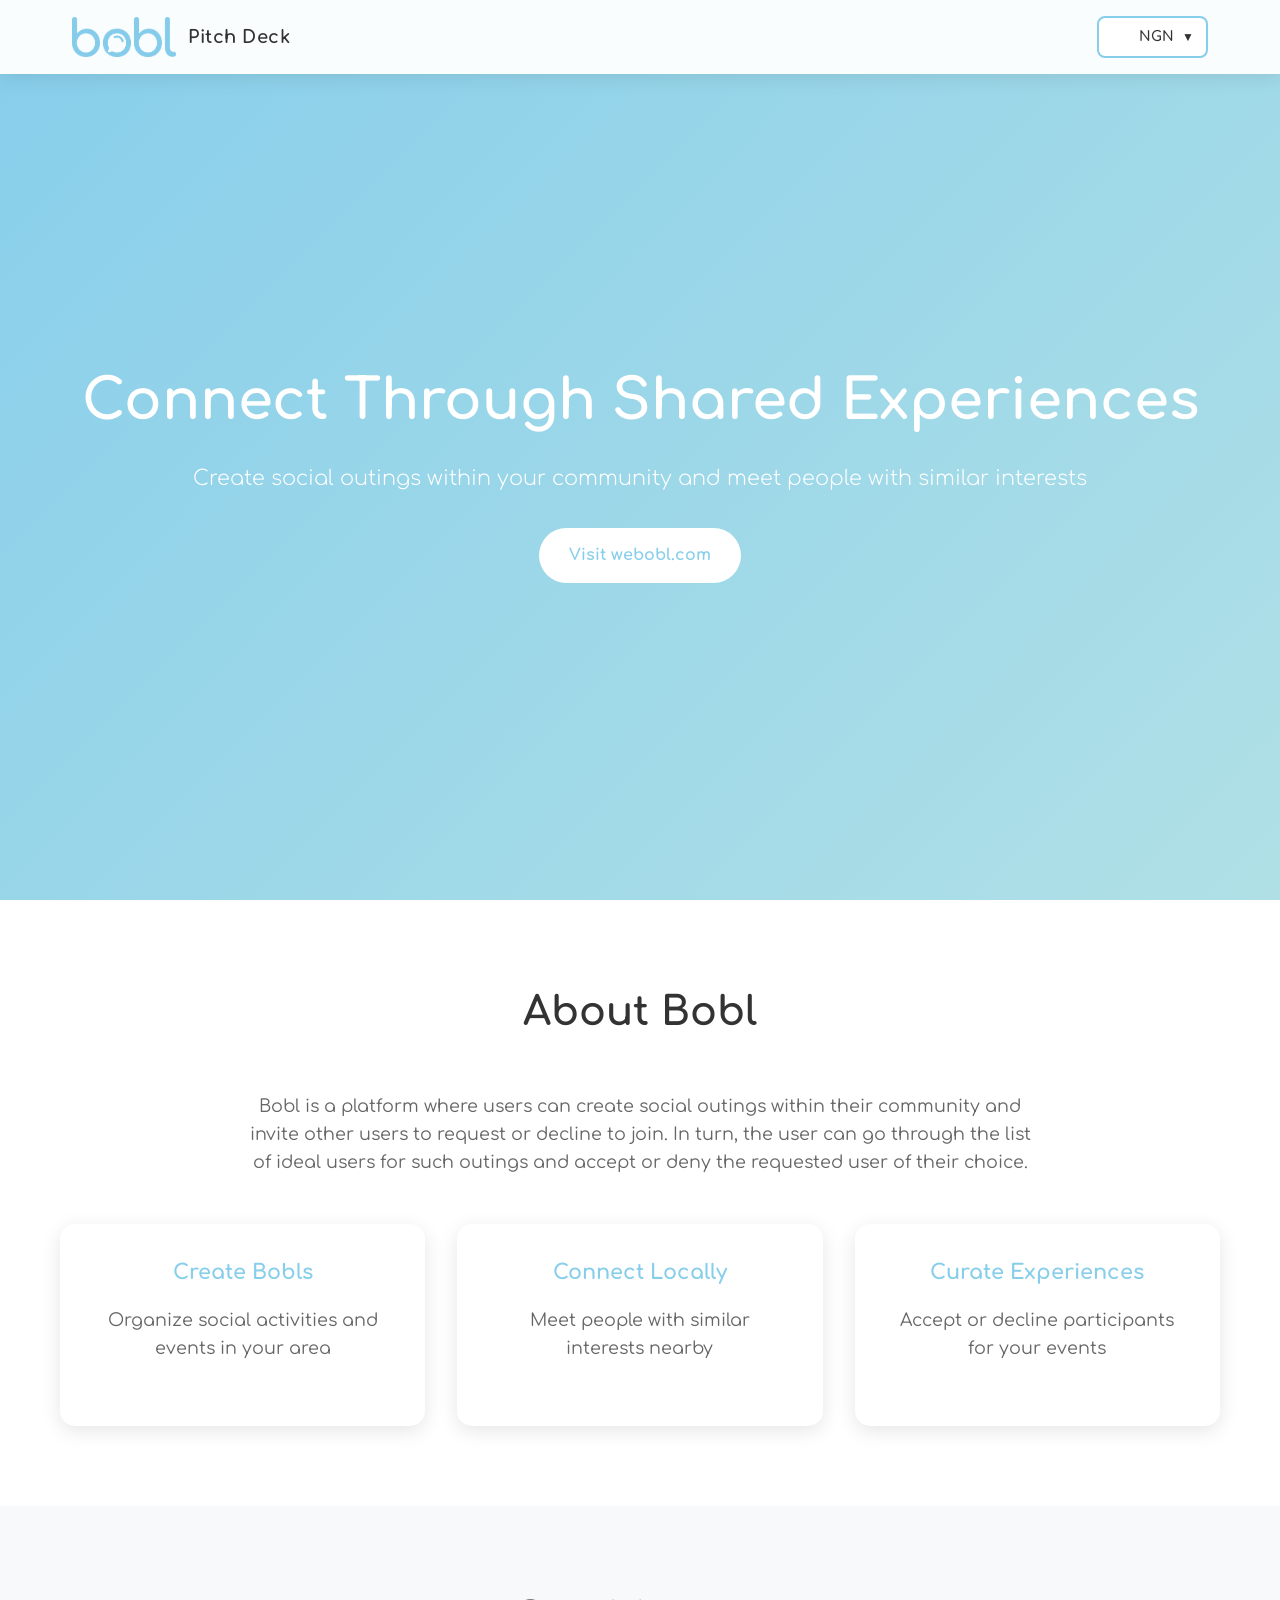
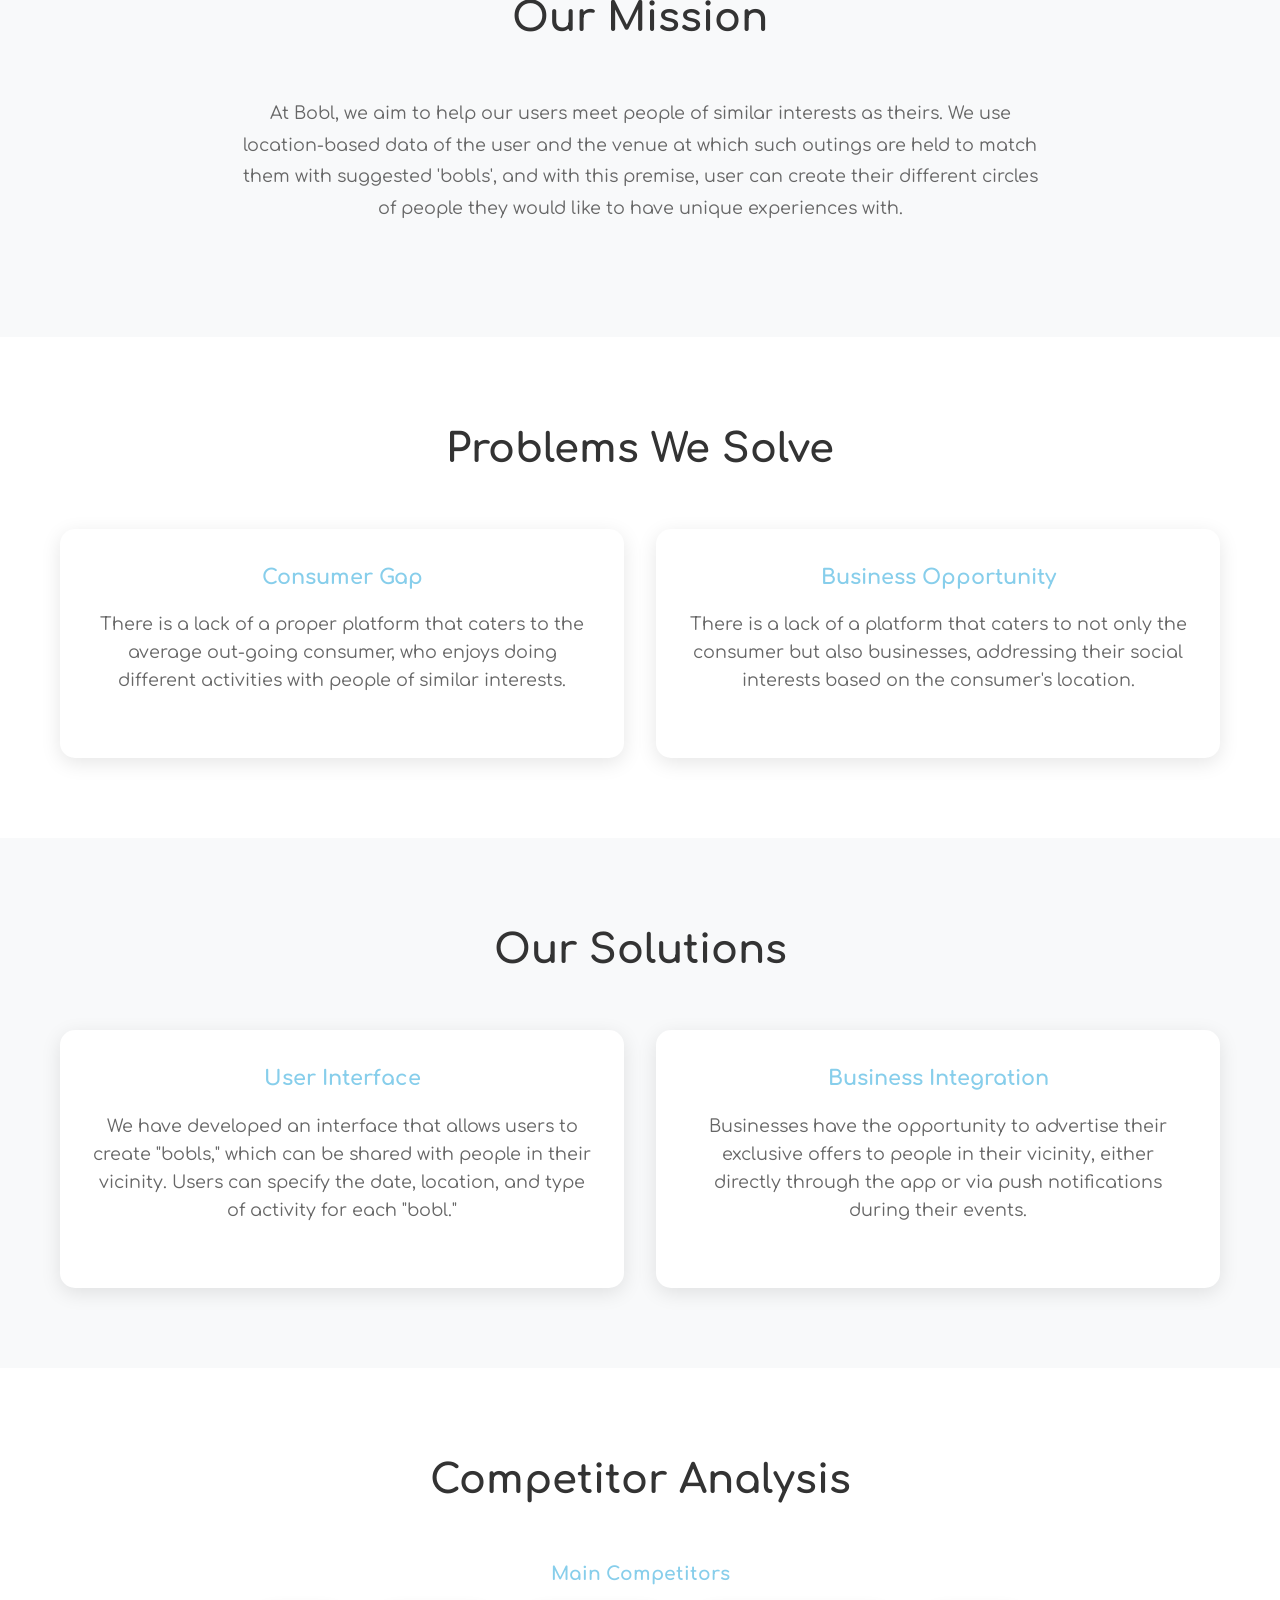
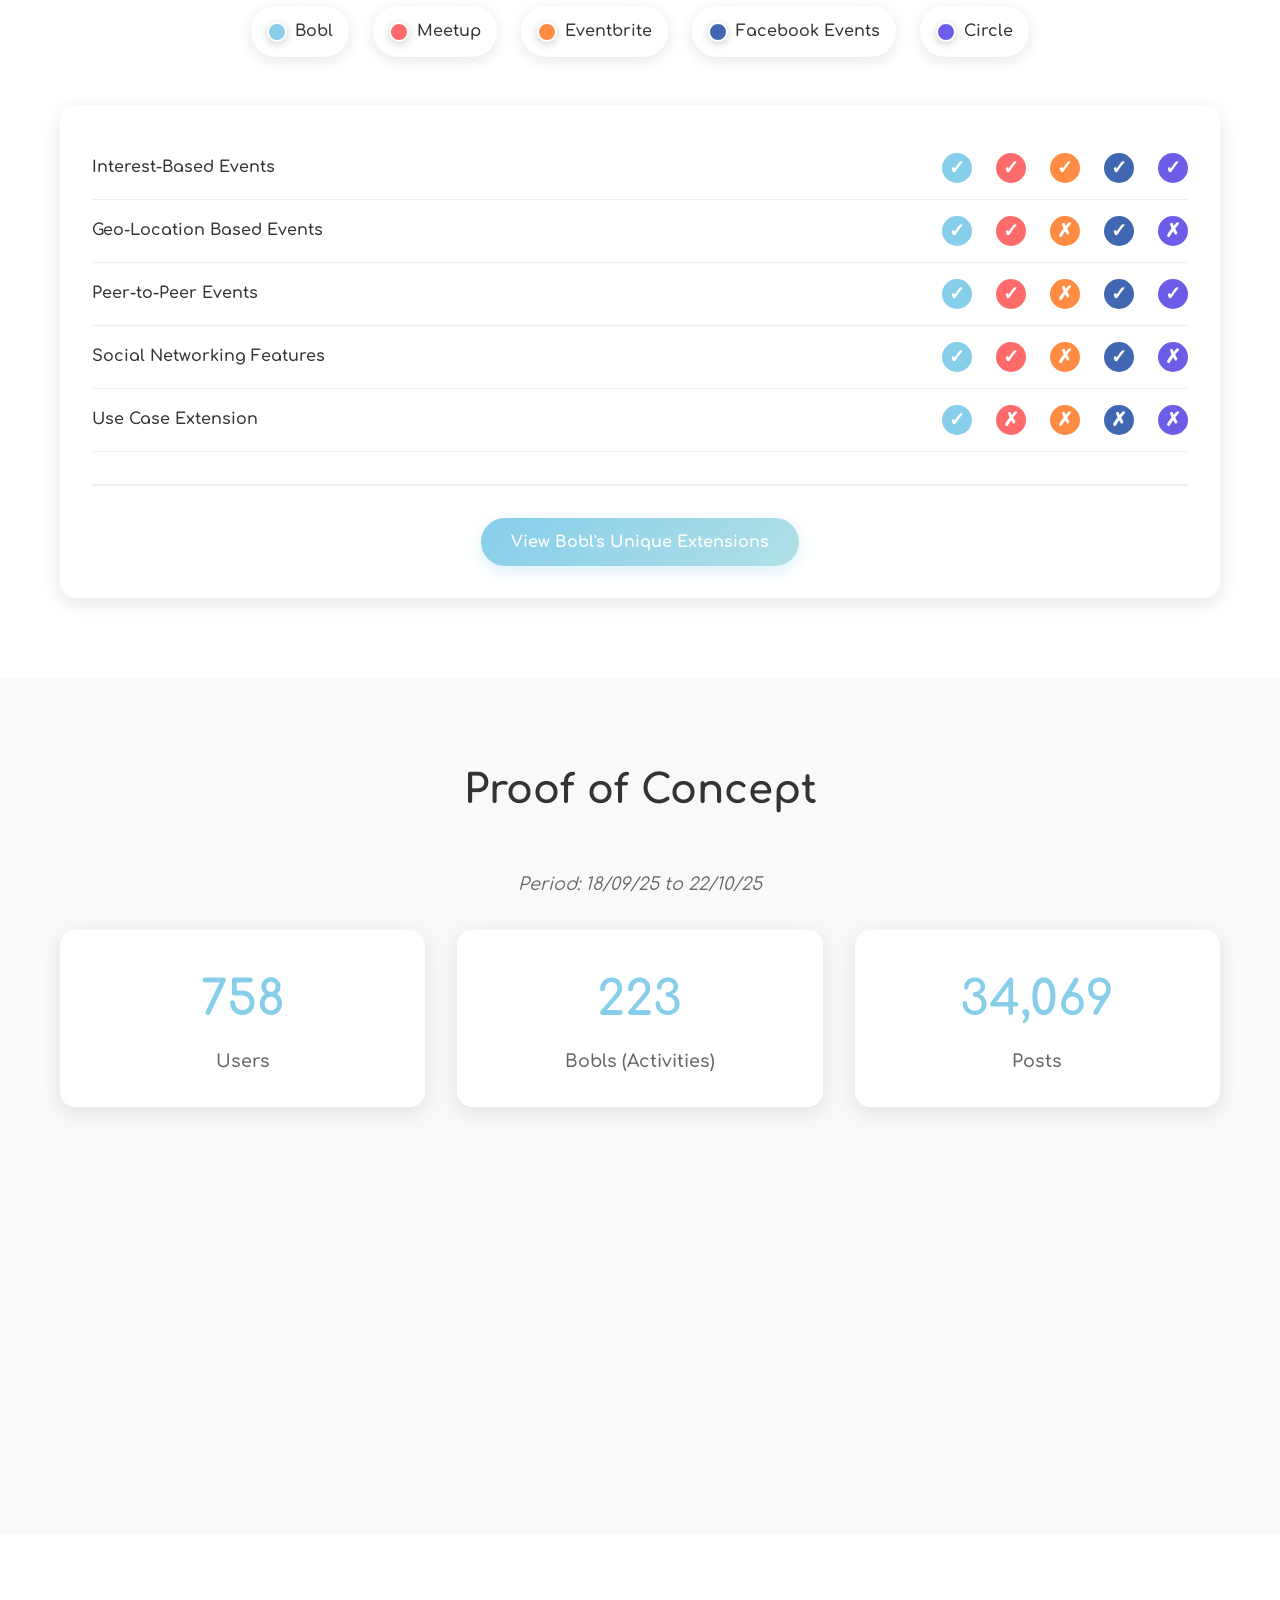
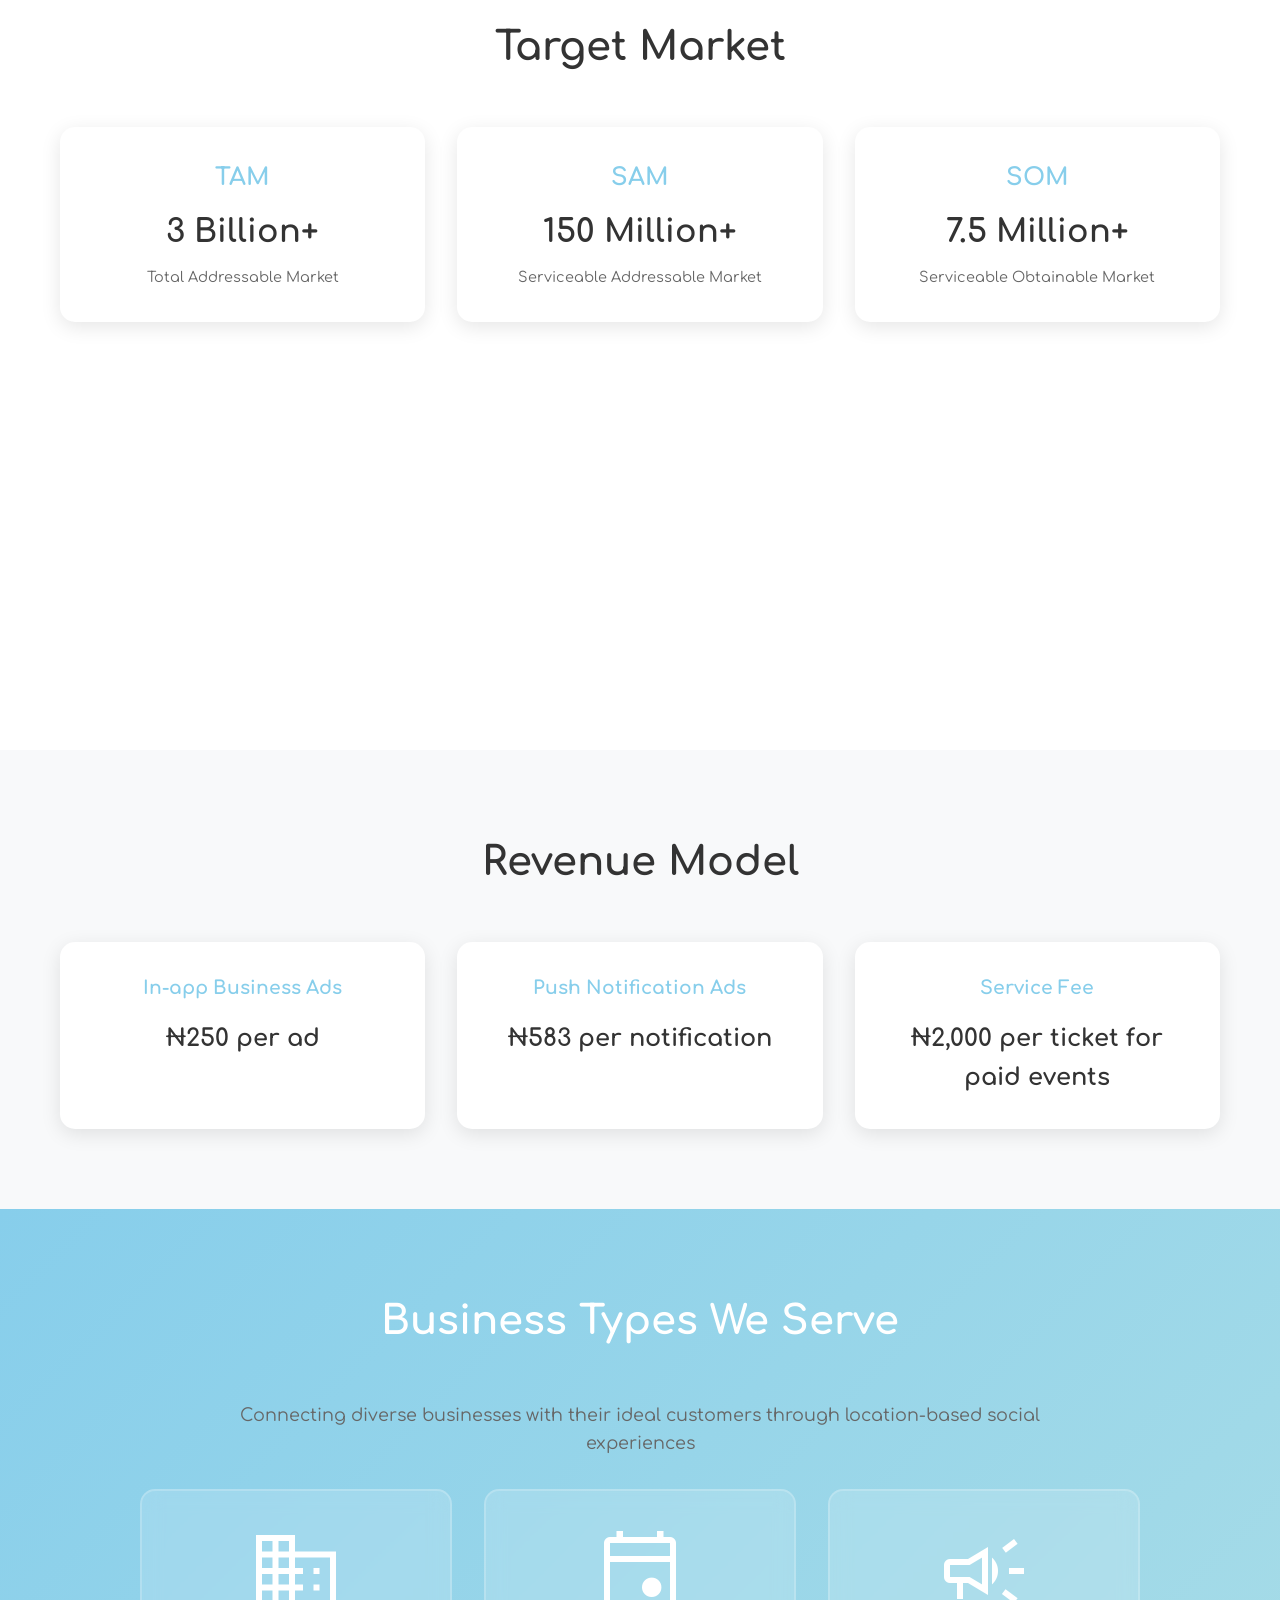
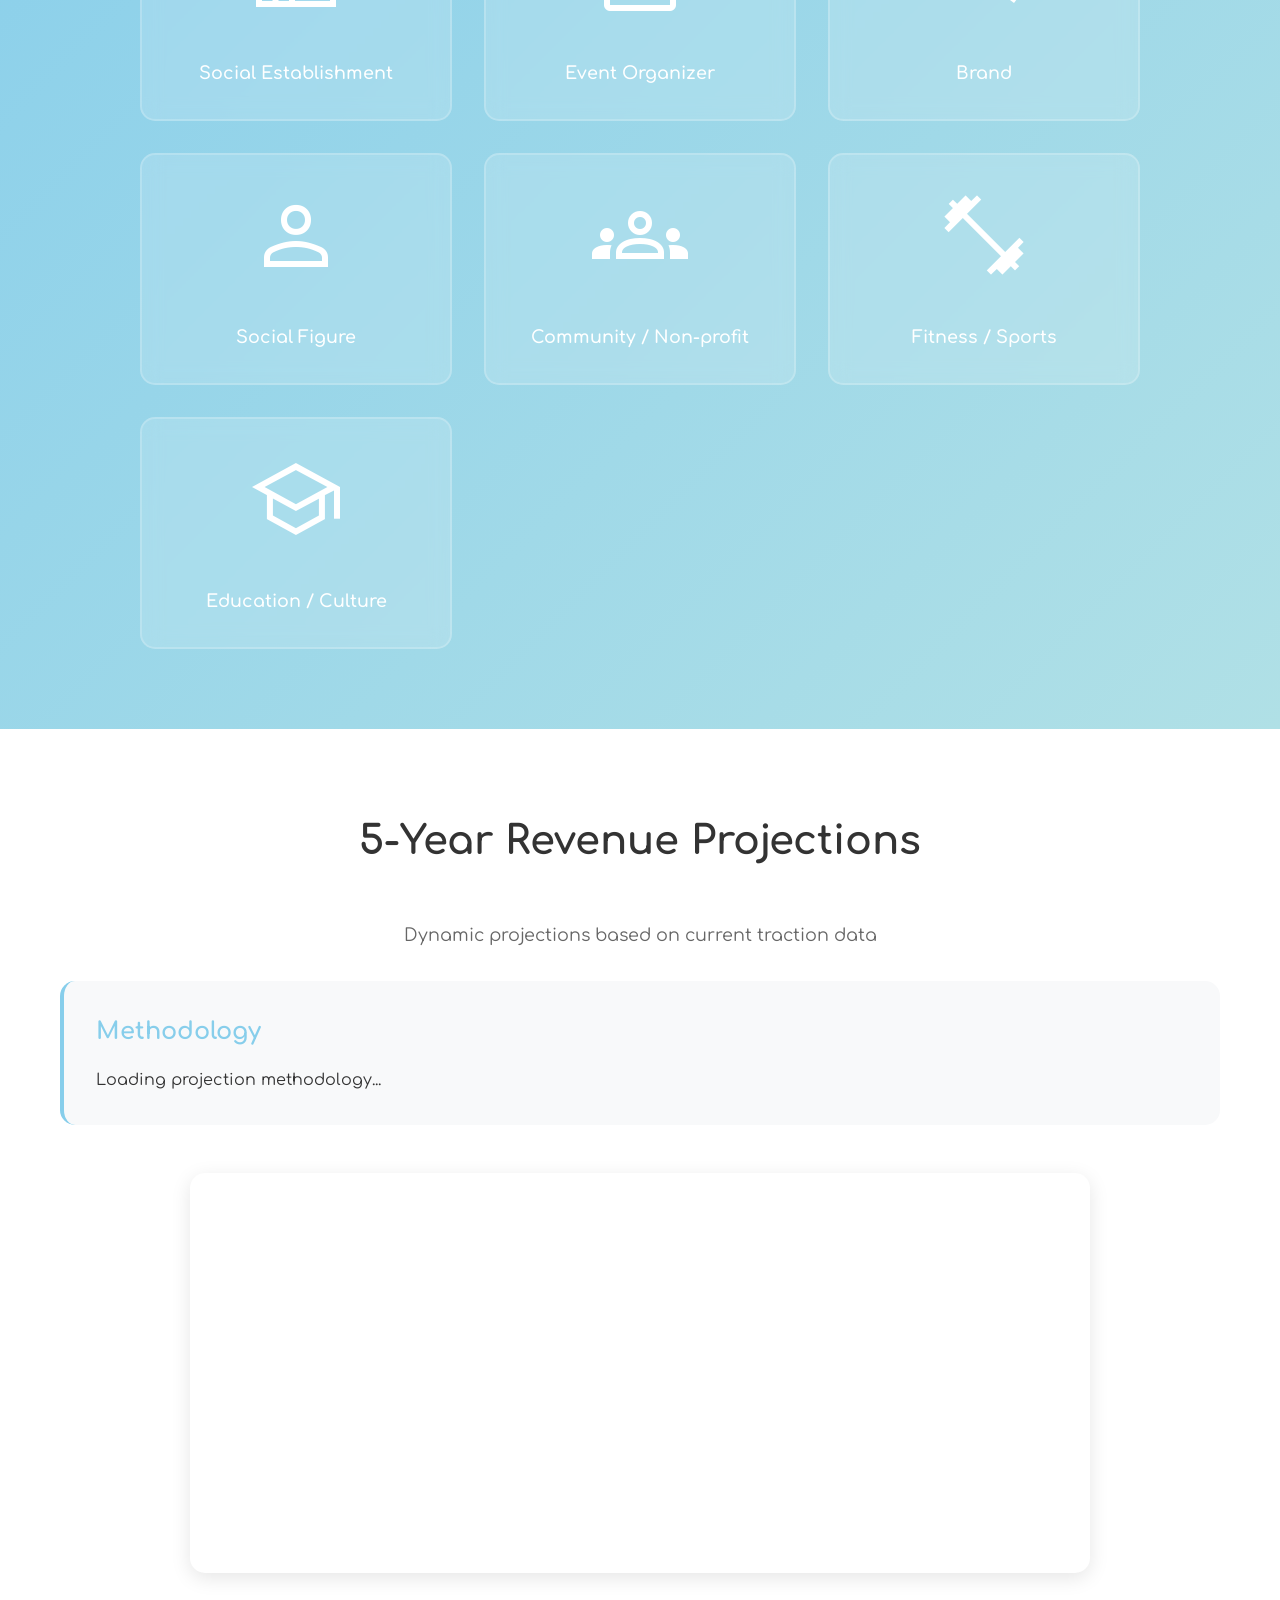
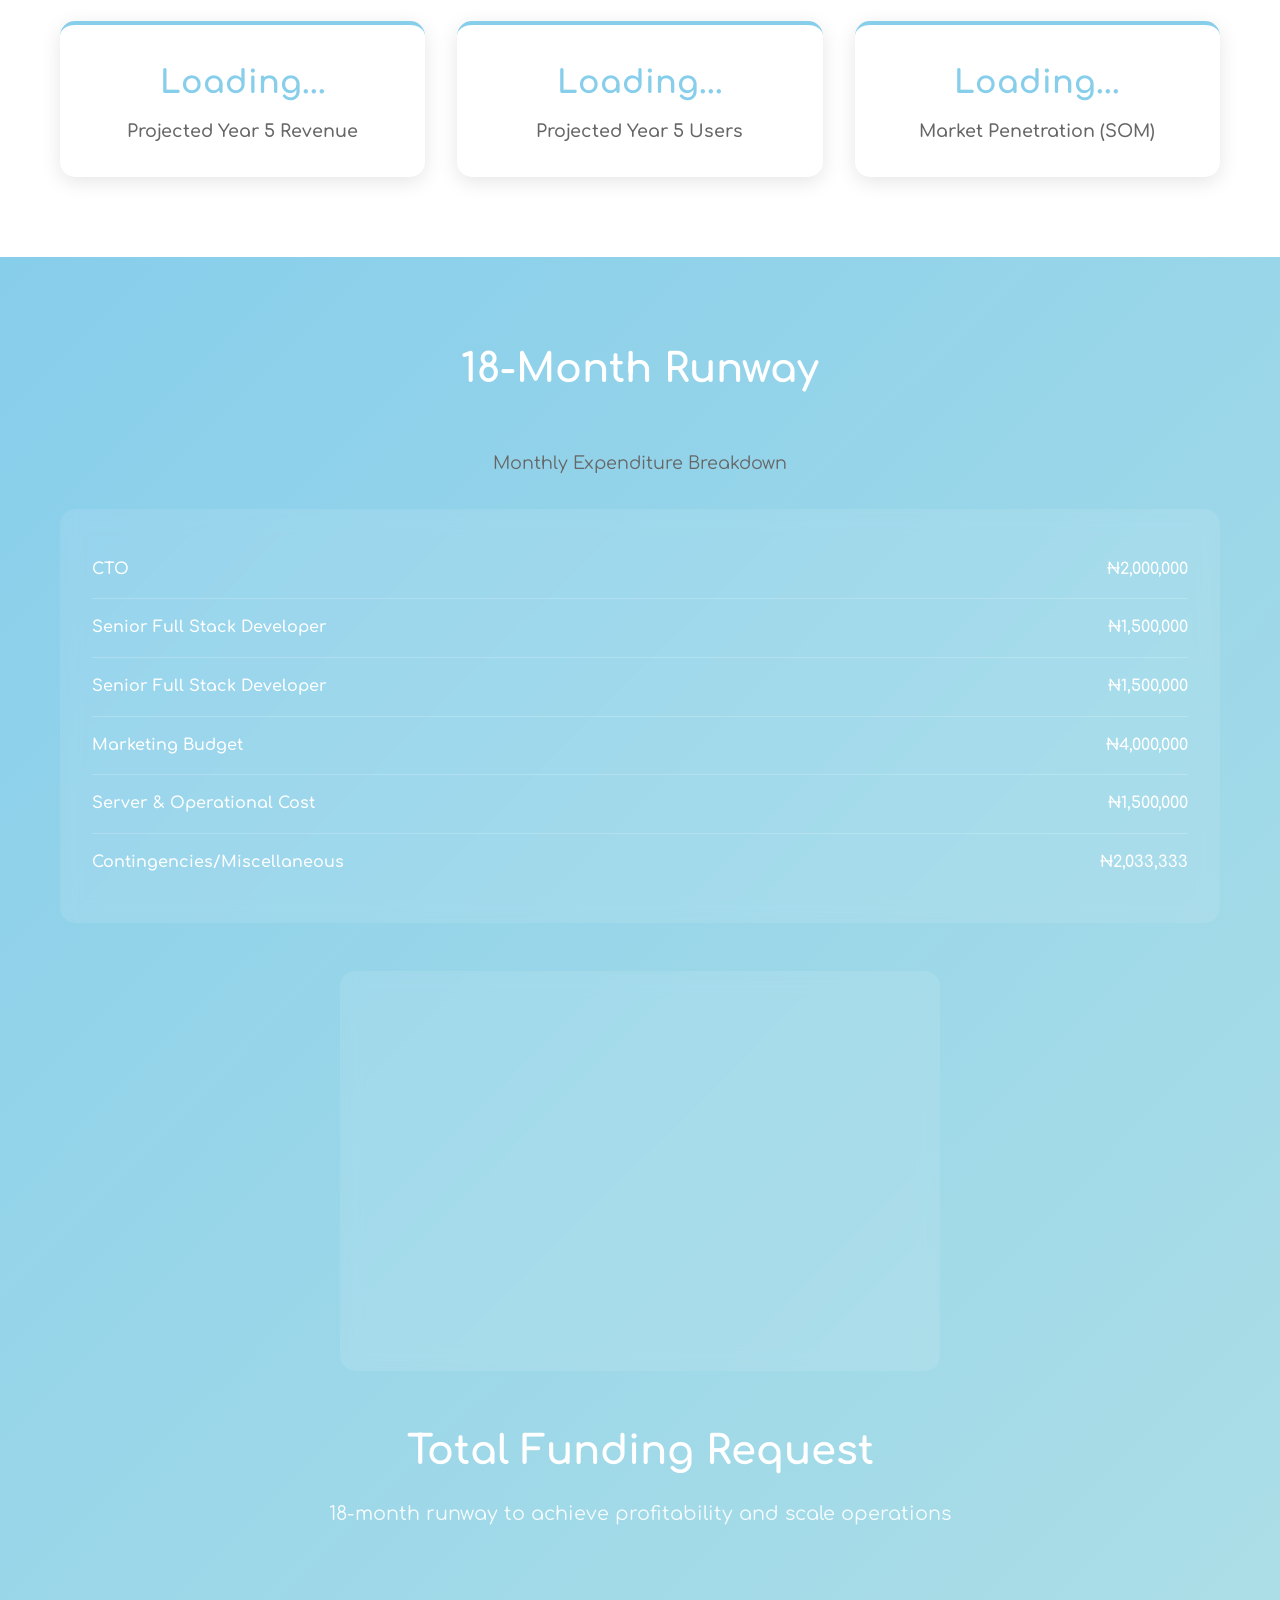
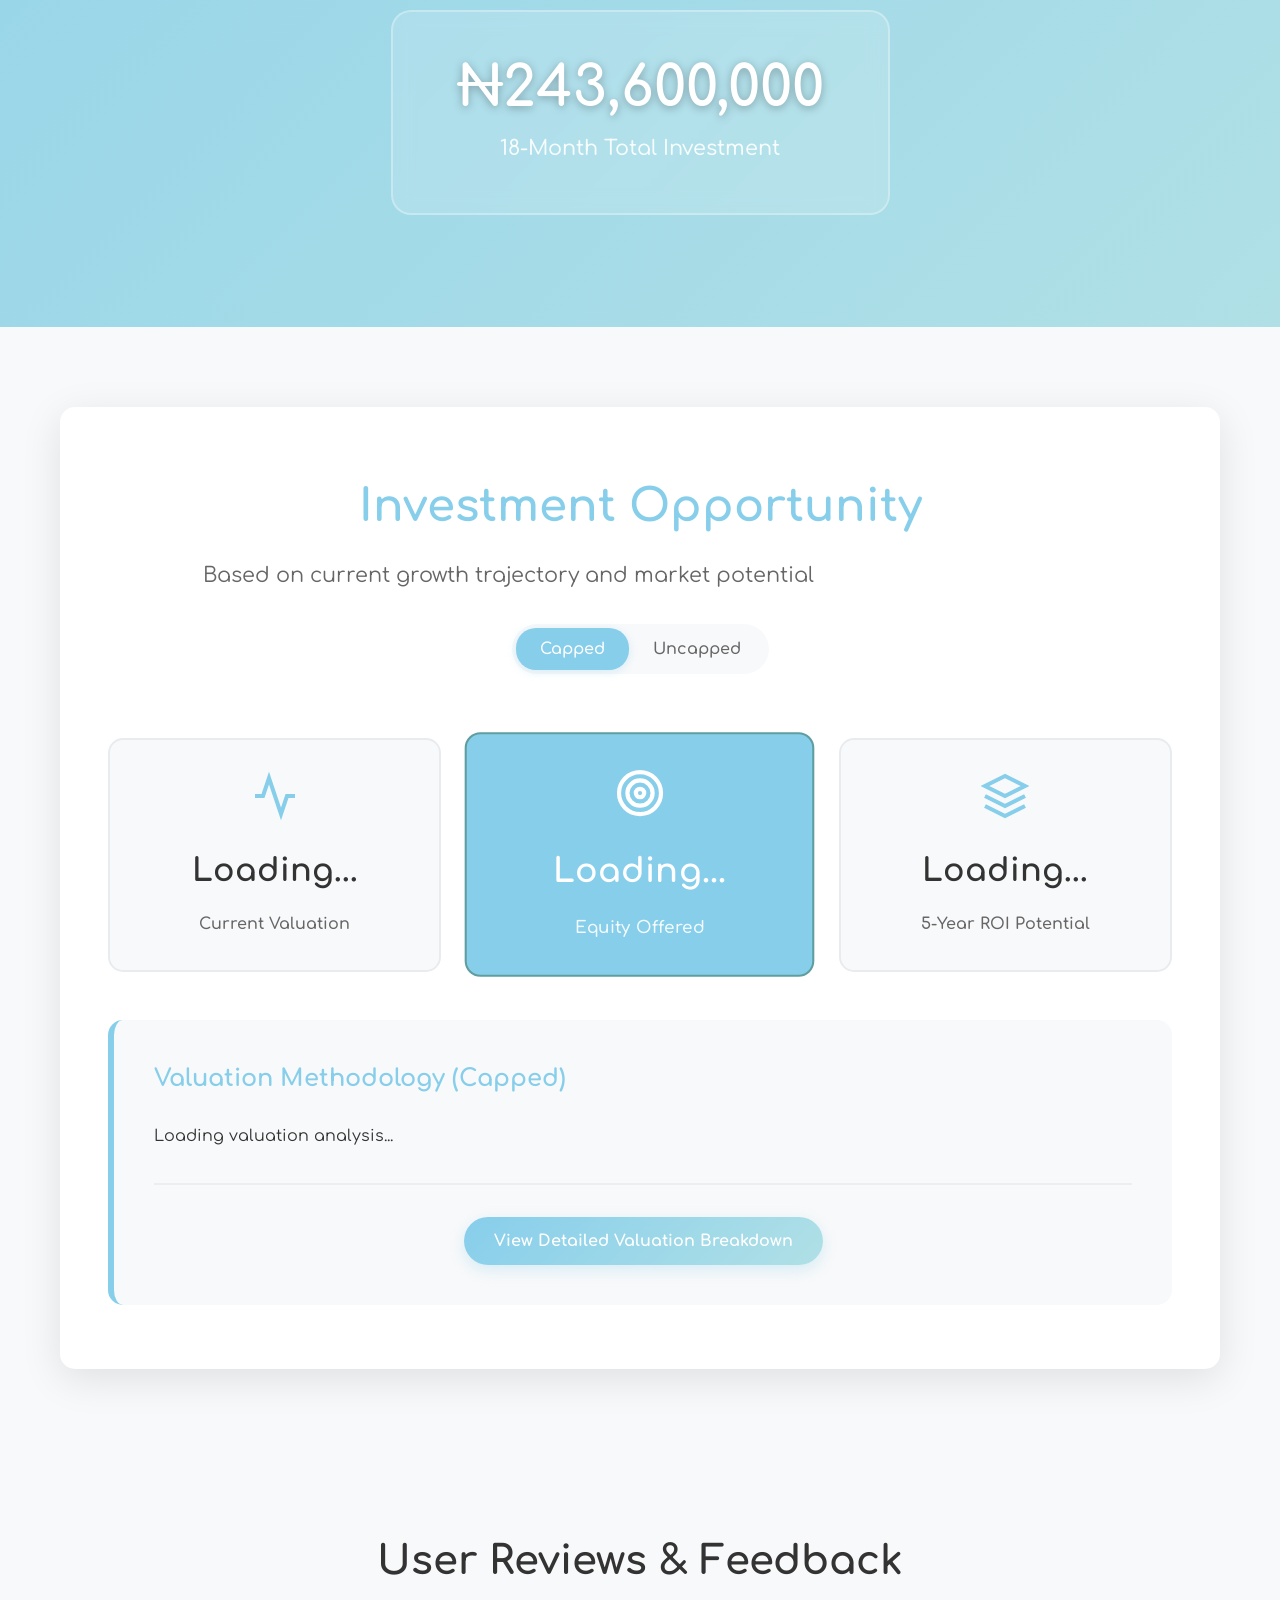
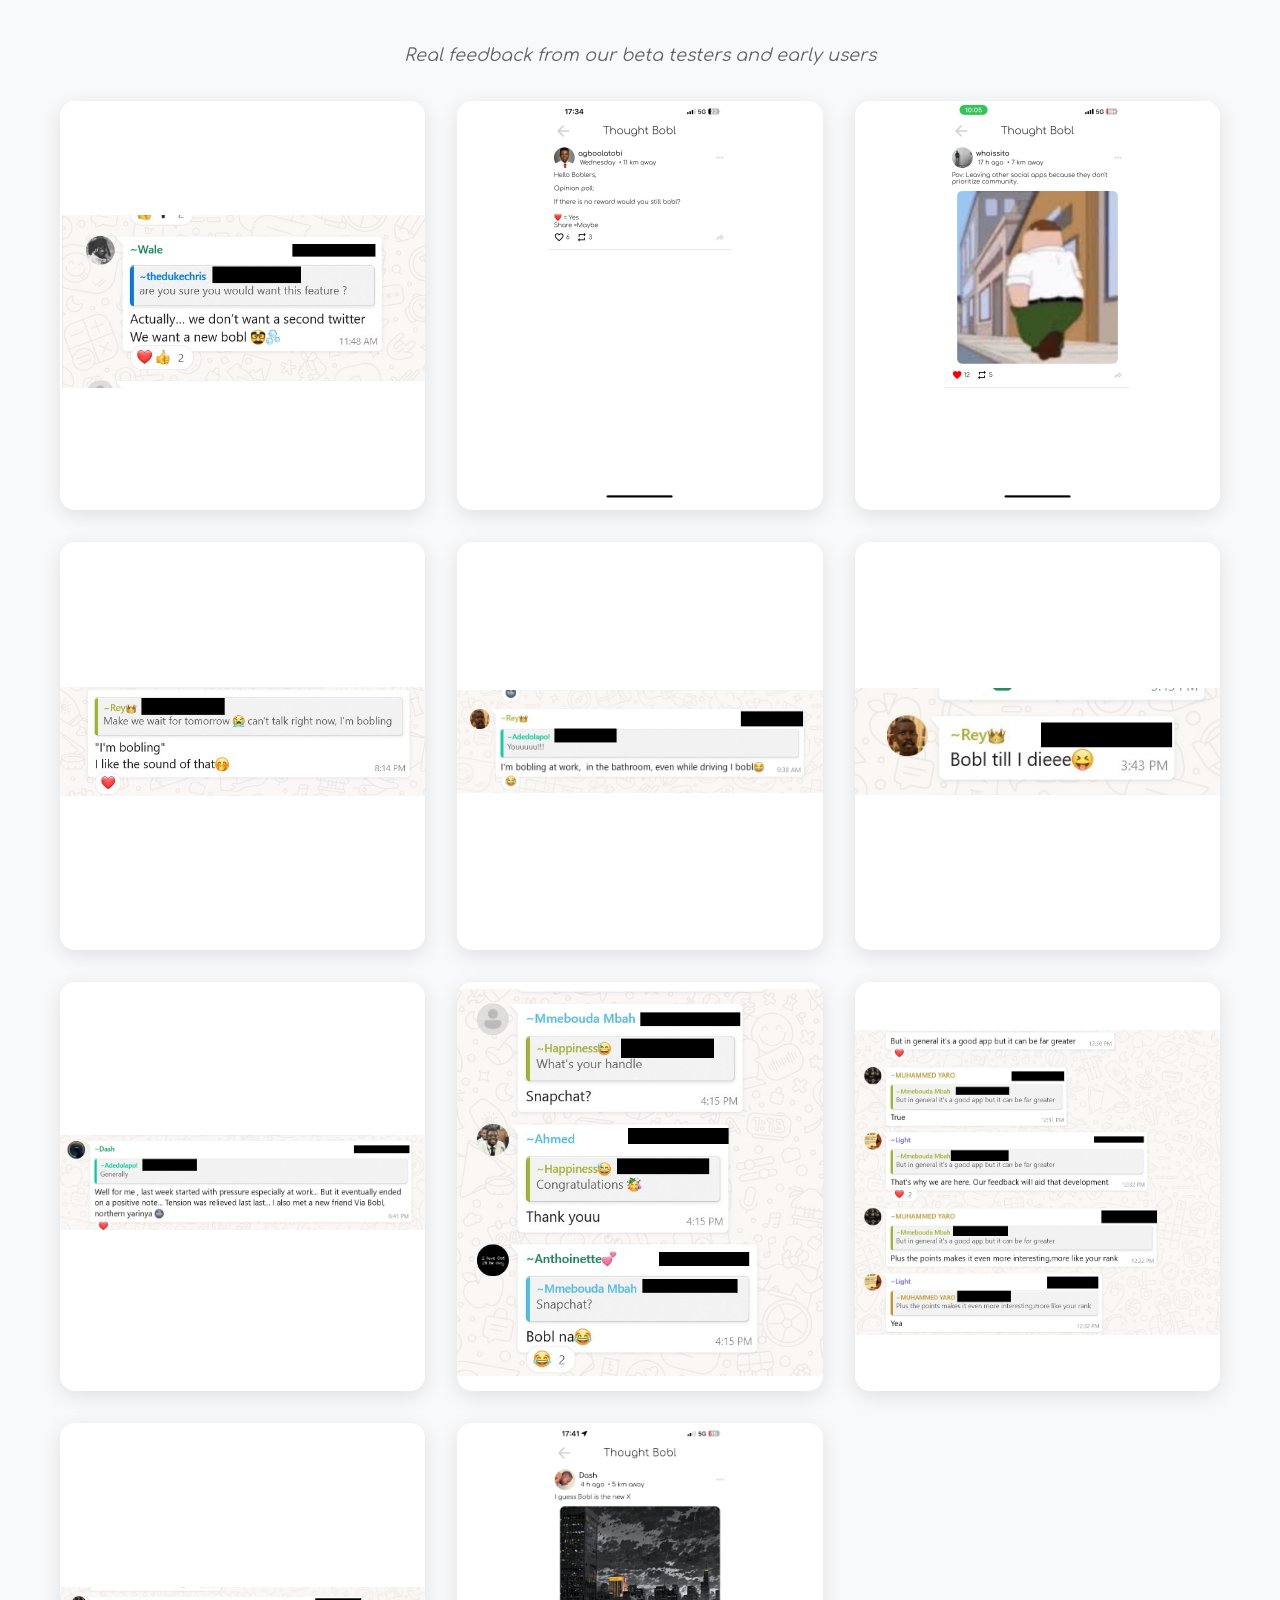
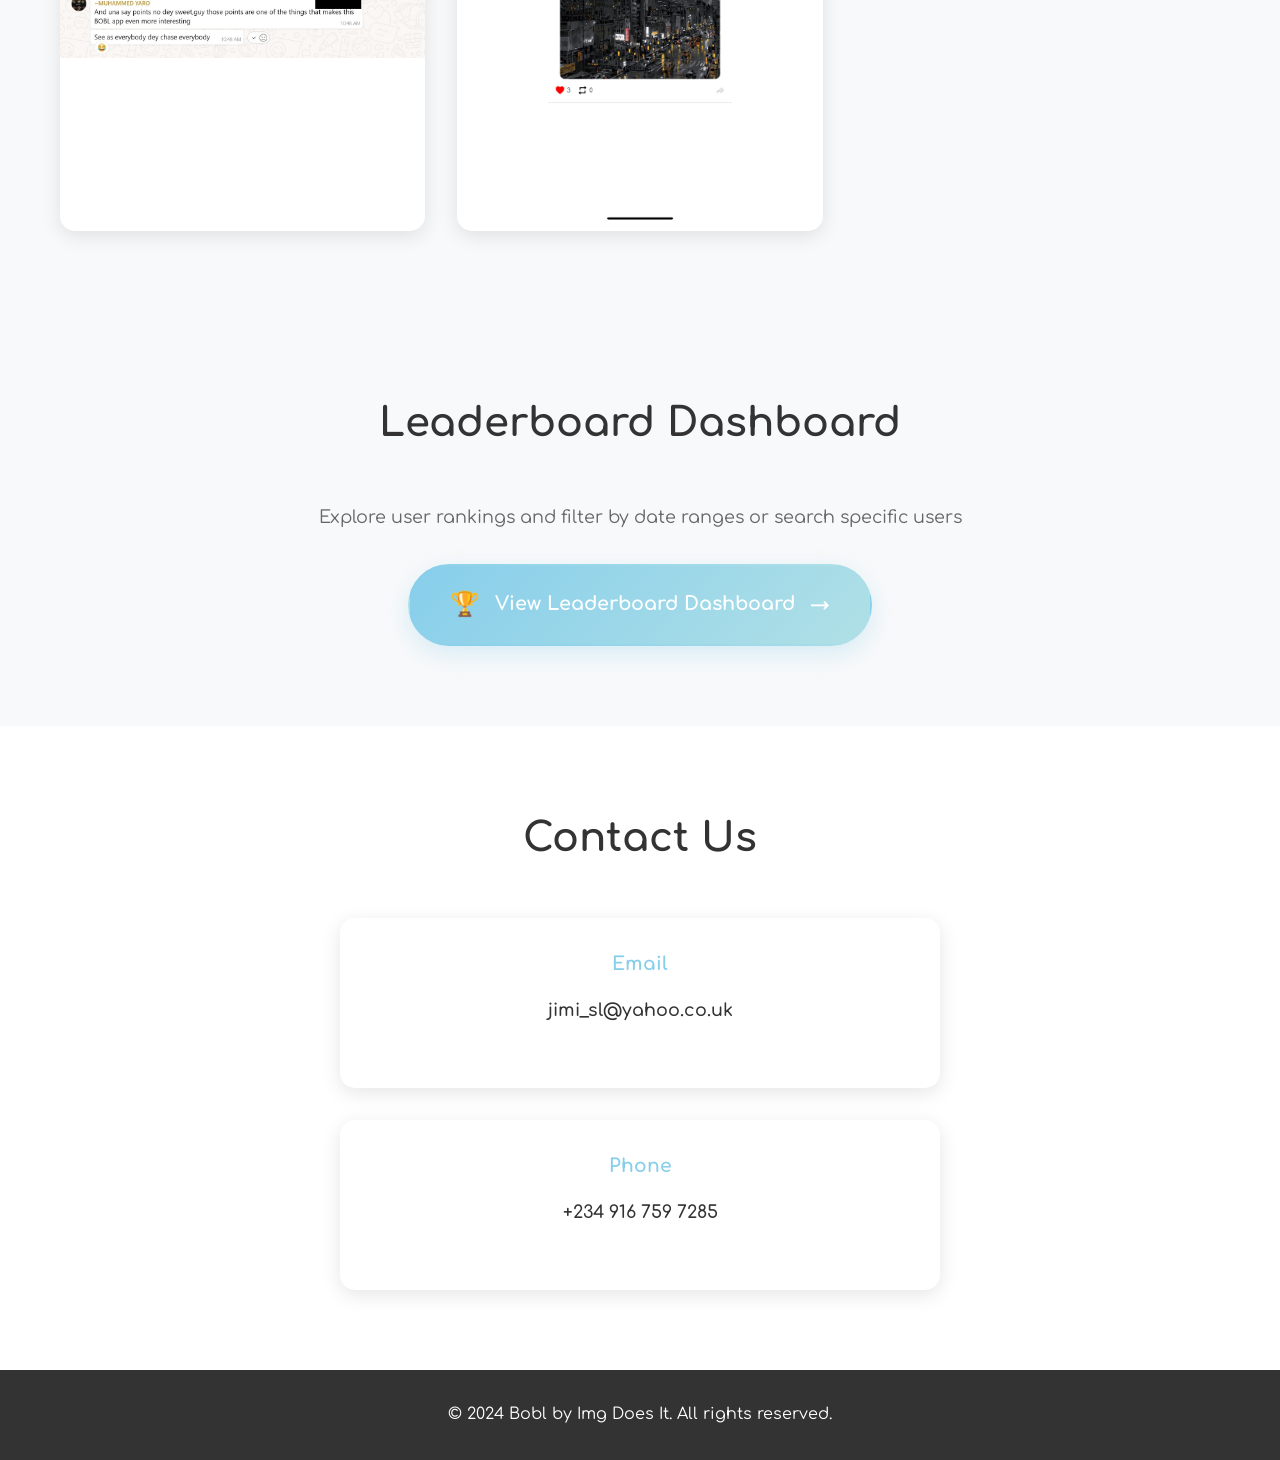
==== commit d6e6c11a: "Update crowdfunding and contact." ====
--- a/pitch/index.html
+++ b/pitch/index.html
@@ -629,7 +629,7 @@
         </div>
     </section>
 
-    <section id="crowdfunding" class="section crowdfunding-bg">
+    <!--<section id="crowdfunding" class="section crowdfunding-bg">
         <div class="container">
             <h2>Join Our Investment Round</h2>
             <p class="crowdfunding-subtitle">Be part of Bobl's journey and help us revolutionize social connections</p>
@@ -661,9 +661,9 @@
                 <button class="investors-btn" onclick="openInvestorsModal()">View Investors</button>
             </div>
         </div>
-    </section>
-
-    <!-- Investment Modal -->
+    </section>-->
+
+    <!-- Investment Modal 
     <div id="investModal" class="modal">
         <div class="modal-content invest-modal-content">
             <span class="close" onclick="closeInvestModal()">&times;</span>
@@ -703,7 +703,7 @@
         </div>
     </div>
 
-    <!-- Investors Modal -->
+    <!-- Investors Modal 
     <div id="investorsModal" class="modal">
         <div class="modal-content investors-modal-content">
             <span class="close" onclick="closeInvestorsModal()">&times;</span>
@@ -755,7 +755,7 @@
                 </div>
             </div>
         </div>
-    </div>
+    </div> -->
 
     <section id="contact" class="section">
         <div class="container">
@@ -763,11 +763,11 @@
             <div class="contact-info">
                 <div class="contact-card">
                     <h3>Email</h3>
-                    <p><a href="mailto:jimi.sule@imgdoesit.com">jimi.sule@imgdoesit.com</a></p>
+                    <p><a href="mailto:jimi_sl@yahoo.co.uk">jimi_sl@yahoo.co.uk</a></p>
                 </div>
                 <div class="contact-card">
                     <h3>Phone</h3>
-                    <p><a href="tel:+442046149903">+44 204 614 9903</a></p>
+                    <p><a href="tel:+2349167597285">+234 916 759 7285</a></p>
                 </div>
             </div>
         </div>
